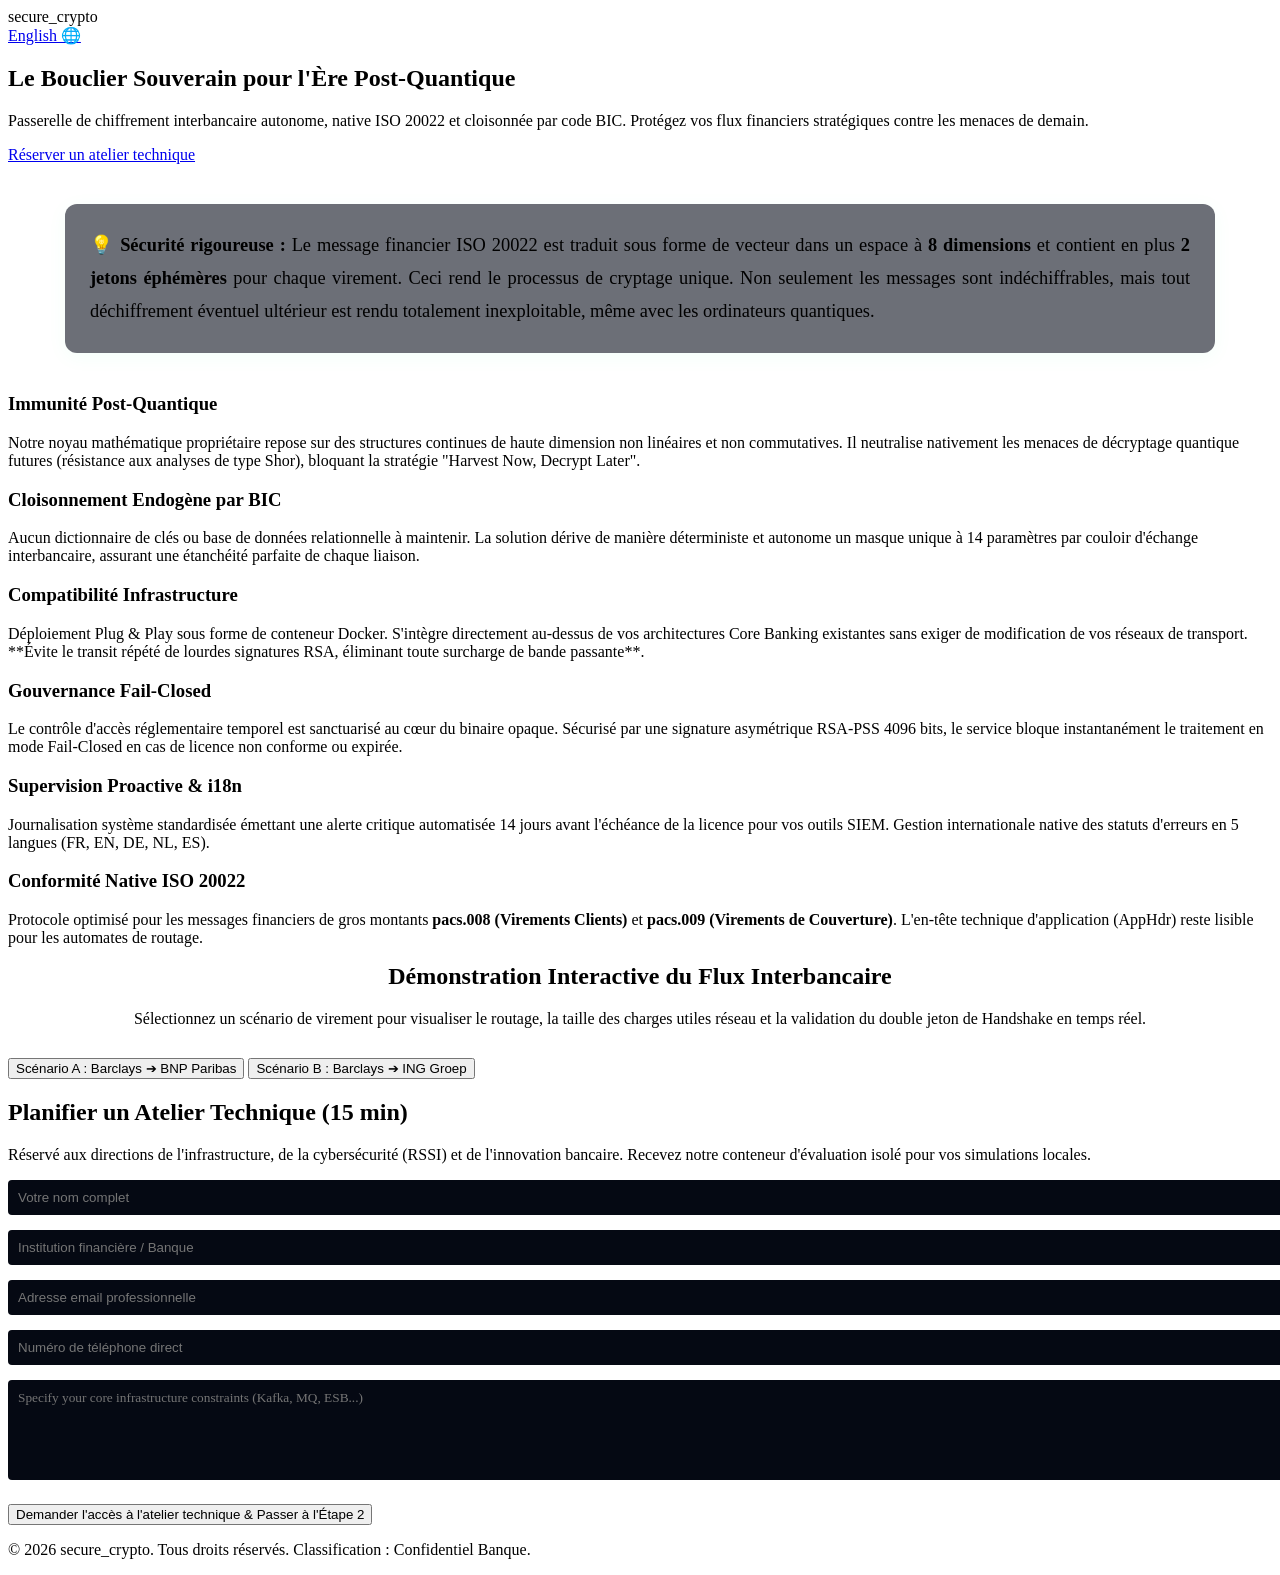
==== index.html @ b4a8326a "Add files via upload" ====
<!DOCTYPE html>
<html lang="fr">
<head>
    <meta charset="UTF-8">
    <meta name="viewport" content="width=device-width, initial-scale=1.0">
    <title>secure_crypto - Bouclier Souverain Post-Quantique</title>
    <link rel="stylesheet" href="styles.css">
</head>
<body>

    <header>
        <div class="logo">secure<span>_crypto</span></div>
        <a href="en.html" class="lang-switch">English 🌐</a>
    </header>

    <section class="hero">
        <h1>Le Bouclier Souverain pour l'Ère Post-Quantique</h1>
        <p>Passerelle de chiffrement interbancaire autonome, native ISO 20022 et cloisonnée par code BIC. Protégez vos flux financiers stratégiques contre les menaces de demain.</p>
        <a href="#contact" class="btn">Réserver un atelier technique</a>
    </section>

    <!-- BANDEAU DE CERTIFICATION TECHNIQUE INTÉGRÉ -->
    <section class="tech-description-box" style="max-width: 1100px; margin: 40px auto; padding: 25px; background: rgba(10, 15, 29, 0.6); border-radius: 12px; border: 1px solid var(--border); box-shadow: 0 4px 20px rgba(0,255,135,0.05);">
        <p style="text-align: justify; line-height: 1.8; font-size: 1.15rem; color: var(--text-main); margin: 0;">
            💡 <strong>Sécurité rigoureuse :</strong> Le message financier ISO 20022 est traduit sous forme de vecteur dans un espace à <strong>8 dimensions</strong> et contient en plus <strong>2 jetons éphémères</strong> pour chaque virement. Ceci rend le processus de cryptage unique. Non seulement les messages sont indéchiffrables, mais tout déchiffrement éventuel ultérieur est rendu totalement inexploitable, même avec les ordinateurs quantiques.
        </p>
    </section>

    <main class="grid">
        <div class="card">
            <h3>Immunité Post-Quantique</h3>
            <p>Notre noyau mathématique propriétaire repose sur des structures continues de haute dimension non linéaires et non commutatives. Il neutralise nativement les menaces de décryptage quantique futures (résistance aux analyses de type Shor), bloquant la stratégie "Harvest Now, Decrypt Later".</p>
        </div>

        <div class="card">
            <h3>Cloisonnement Endogène par BIC</h3>
            <p>Aucun dictionnaire de clés ou base de données relationnelle à maintenir. La solution dérive de manière déterministe et autonome un masque unique à 14 paramètres par couloir d'échange interbancaire, assurant une étanchéité parfaite de chaque liaison.</p>
        </div>
        
        <div class="card">
            <h3>Compatibilité Infrastructure</h3>
            <p>Déploiement Plug & Play sous forme de conteneur Docker. S'intègre directement au-dessus de vos architectures Core Banking existantes sans exiger de modification de vos réseaux de transport. **Évite le transit répété de lourdes signatures RSA, éliminant toute surcharge de bande passante**.</p>
        </div>

        <div class="card">
            <h3>Gouvernance Fail-Closed</h3>
            <p>Le contrôle d'accès réglementaire temporel est sanctuarisé au cœur du binaire opaque. Sécurisé par une signature asymétrique RSA-PSS 4096 bits, le service bloque instantanément le traitement en mode Fail-Closed en cas de licence non conforme ou expirée.</p>
        </div>

        <div class="card">
            <h3>Supervision Proactive & i18n</h3>
            <p>Journalisation système standardisée émettant une alerte critique automatisée 14 jours avant l'échéance de la licence pour vos outils SIEM. Gestion internationale native des statuts d'erreurs en 5 langues (FR, EN, DE, NL, ES).</p>
        </div>

        <div class="card">
            <h3>Conformité Native ISO 20022</h3>
            <p>Protocole optimisé pour les messages financiers de gros montants <strong>pacs.008 (Virements Clients)</strong> et <strong>pacs.009 (Virements de Couverture)</strong>. L'en-tête technique d'application (AppHdr) reste lisible pour les automates de routage.</p>
        </div>
    </main>

    <!-- SECTION DÉMONSTRATION INTERACTIVE SYMÉTRIQUE -->
    <section class="demo-section" id="demo">
        <h2 style="text-align: center; margin-top: 0;">Démonstration Interactive du Flux Interbancaire</h2>
        <p style="text-align: center; color: var(--text-muted); margin-bottom: 30px;">Sélectionnez un scénario de virement pour visualiser le routage, la taille des charges utiles réseau et la validation du double jeton de Handshake en temps réel.</p>
        
        <div class="demo-selector">
            <button class="btn-demo active" onclick="lancerSimulation('BNP')">Scénario A : Barclays ➔ BNP Paribas</button>
            <button class="btn-demo" onclick="lancerSimulation('ING')">Scénario B : Barclays ➔ ING Groep</button>
        </div>

        <div class="flow-container" id="flow-display">
            <!-- Les étapes dynamiques s'afficheront ici via JavaScript -->
        </div>
    </section>

    <!-- SECTION CONTACT FORMSPREE RESTAURÉE -->
    <section class="contact-section" id="contact">
        <h2>Planifier un Atelier Technique (15 min)</h2>
        <p>Réservé aux directions de l'infrastructure, de la cybersécurité (RSSI) et de l'innovation bancaire. Recevez notre conteneur d'évaluation isolé pour vos simulations locales.</p>

        <form id="form-bank-step-1" style="width: 100%;">
            <input type="text" name="name" placeholder="Votre nom complet" required style="width: 100%; padding: 10px; margin-bottom: 15px; background: #050913; border: 1px solid var(--border); color: #fff; border-radius: 4px;">
            <input type="text" name="institution" placeholder="Institution financière / Banque" required style="width: 100%; padding: 10px; margin-bottom: 15px; background: #050913; border: 1px solid var(--border); color: #fff; border-radius: 4px;">
            <input type="email" name="email" placeholder="Adresse email professionnelle" required style="width: 100%; padding: 10px; margin-bottom: 15px; background: #050913; border: 1px solid var(--border); color: #fff; border-radius: 4px;">
            <input type="tel" name="phone" placeholder="Numéro de téléphone direct" required style="width: 100%; padding: 10px; margin-bottom: 15px; background: #050913; border: 1px solid var(--border); color: #fff; border-radius: 4px;">
            <textarea name="message" rows="5"  placeholder="Specify your core infrastructure constraints (Kafka, MQ, ESB...)" required style="width: 100%; padding: 10px; margin-bottom: 20px; background: #050913; border: 1px solid var(--border); color: #fff; border-radius: 4px; font-family: inherit;"></textarea>
            <button type="submit" class="btn" id="btn-bank-1">Demander l'accès à l'atelier technique & Passer à l'Étape 2</button>
        </form>

    </section>

    <footer>
        <p>&copy; 2026 secure_crypto. Tous droits réservés. Classification : Confidentiel Banque.</p>
    </footer>

    <script>
    const simulations = {
        BNP: {
            banque_dest: "BNP PARIBAS",
            bic_dest: "BNPAFRPPXXX",
            token_a: "a7b3c2d5e6f890ab",
            token_b: "b9e4f3a2c1d098ef",
            len_in: "324",
            len_out: "442",
            r: "0.3542",
            v: "Yt4TJ1V6zD+bBri4kZvQP0FpT9gELd..."
        },
        ING: {
            banque_dest: "ING GROEP",
            bic_dest: "INGBNL2AXXX",
            token_a: "f8e2d1c9b8a765cd",
            token_b: "c3d2e1f0a9b87654",
            len_in: "324",
            len_out: "442",
            r: "0.7814",
            v: "K9pLM2N4xZ+qWrs5tYvBN0PlK8mNDf..."
        }
    };

    function lancerSimulation(cible) {
        document.querySelectorAll('.btn-demo').forEach(btn => btn.classList.remove('active'));
        if(event && event.target) {
            event.target.classList.add('active');
        }

        const data = simulations[cible];
        const container = document.getElementById('flow-display');
        
        container.innerHTML = `
            <div class="flow-step">
                <h4>Étape 1 : Initialisation dans le Core Banking (BARCLAYS)</h4>
                <p>Le client valide un virement de 250 000,00 EUR. Le système central génère le message réglementaire ISO 20022 <code>pacs.008</code> ou <code>pacs.009</code>.</p>
                <div class="code-box"><strong>INPUT local (ESB Barclays) | Taille : ${data.len_in} octets :</strong><br>{
                  "app_hdr": { "fr_bic": "BARCGB2LXXX", "to_bic": "${data.bic_dest}", "biz_msg_idr": "MSG-20260807-001" },
                  "credit_transfer": { "end_to_end_id": "E2E-1442188", "dbtr_nm": "Client Émetteur", "interbk_sttlm_amt": { "value": 250000.00, "ccy": "EUR" } }
                }</div>
            </div>

            <div class="flow-step">
                <h4>Étape 2 : Chiffrement par la Passerelle SECURE_CRYPTO (Chez Barclays)</h4>
                <p>L'ESB interne pousse le flux vers le conteneur. Le cœur binaire dérive les 14 coefficients du canal et traduit le message sous forme de vecteur à <strong>8 dimensions</strong> enrichi du double jeton du Handshake synchrone.</p>
                <div class="code-box"><strong>OUTPUT Réseau opaque | Taille : ${data.len_out} octets (Aucune surcharge) :</strong><br>{
                  "app_hdr": { "fr_bic": "BARCGB2LXXX", "to_bic": "${data.bic_dest}", "biz_msg_idr": "MSG-20260807-001" },
                  "crypto_payload": { 
                    "algorithm": "Geometric-Manifold-Shield", 
                    "r_coefficient": <span>${data.r}</span>, 
                    "v_vector_b64": "${data.v}", 
                    "handshake_tokens": {
                      "token_a_emission": <em>"${data.token_a}"</em>,
                      "token_b_reception": <em>"${data.token_b}"</em>
                    }
                  }
                }</div>
            </div>

            <div class="flow-step">
                <h4>Étape 3 : Transit Réseau Interbancaire</h4>
                <p>Le message transite sur le réseau de compensation (SWIFT/SIA). L'en-tête technique reste lisible pour les aiguillages, mais la charge utile financière à 8 dimensions est indéchiffrable et immunisée contre toute interception.</p>
            </div>

            <div class="flow-step">
                <h4>Étape 4 : Réception et Routage Interne (Chez ${data.banque_dest})</h4>
                <p>Le routeur d'infrastructure de la banque réceptrice intercepte le paquet et transmet la structure JSON brute directement à sa boîte noire locale <code>secure_crypto</code>.</p>
                <div class="code-box"><strong>INPUT local (Boîte Noire destinataire) | Taille : ${data.len_out} octets :</strong><br>Identique à l'OUTPUT réseau de l'étape 2. Les jetons éphémères transitent pour aligner la reconstruction géométrique.</div>
            </div>
            <div class="flow-step">
                <h4>Étape 5 : Déchiffrement et Restauration Core Banking</h4>
                <p>Le cœur binaire de la banque réceptrice valide sa licence locale, applique l'inversion géométrique sur les jetons combinés et restitue le document d'origine avec intégrité.</p>
                <div class="code-box"><strong>OUTPUT final (Délivré au Core Banking destinataire) :</strong><br>✅ [SUCCÈS ${data.banque_dest}] Inversion réussie. Message financier ISO 20022 restauré en clair à 100% avec intégrité anti-rejeu et anti-spoofing. Prêt pour l'inscription au grand livre.</div>
            </div>
        `;
    }

        // Lancement par défaut au chargement de la page
    document.addEventListener("DOMContentLoaded", () => lancerSimulation('BNP'));

    // Interception de la soumission pour la gestion asynchrone du workflow
    document.getElementById('form-bank-step-1').addEventListener('submit', function(event) {
        event.preventDefault(); // Bloque strictement la redirection par défaut de Formspree
        
        const btn = document.getElementById('btn-bank-1');
        btn.innerText = "Traitement de l'autorisation...";
        btn.disabled = true;

        const formData = new FormData(this);
        const data = Object.fromEntries(formData.entries());

        // Sauvegarde locale dans la mémoire du navigateur pour l'Étape 2
        localStorage.setItem('bank_email', data.email);
        localStorage.setItem('bank_phone', data.phone);
        localStorage.setItem('bank_name', data.name);
        localStorage.setItem('bank_institution', data.institution);

        // PARADE ABSOLUE : Déclenchement de la redirection forcée locale
        // Qu'importe la réponse de Formspree, le banquier bascule à l'Étape 2 dans 1,2 seconde.
        setTimeout(() => {
            window.location.href = "cahier_des_charges_signature.html";
        }, 1200);

        // Envoi en arrière-plan transparent vers Formspree
        fetch("https://formspree.io/f/mzepgojb", {
            method: "POST",
            body: JSON.stringify(data),
            headers: {
                'Accept': 'application/json',
                'Content-Type': 'application/json'
            }
        }).catch(err => {
            // Empêche un bloqueur de script ou un proxy bancaire strict de figer l'interface
        });
    });
    </script>

</body>
</html>
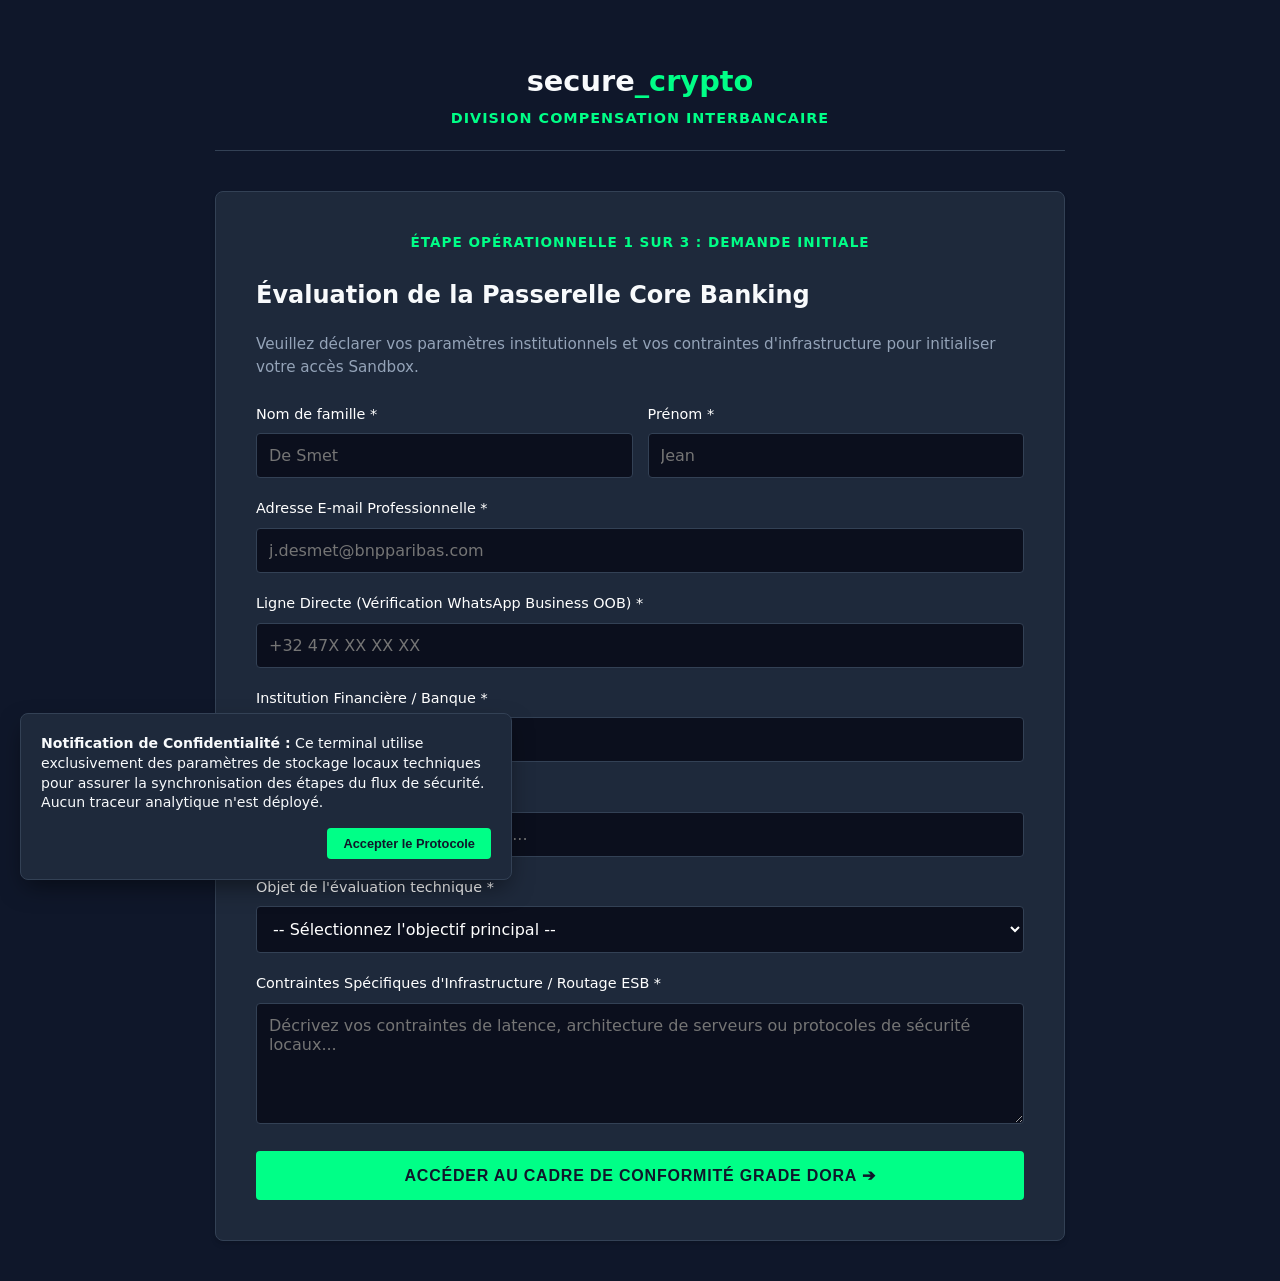
==== commit 11d25cb6: "Add files via upload" ====
--- a/index.html
+++ b/index.html
@@ -3,213 +3,358 @@
 <head>
     <meta charset="UTF-8">
     <meta name="viewport" content="width=device-width, initial-scale=1.0">
-    <title>secure_crypto - Bouclier Souverain Post-Quantique</title>
-    <link rel="stylesheet" href="styles.css">
+    <title>secure_crypto | Passerelle de Compensation Interbancaire ISO 20022</title>
+    <style>
+        :root {
+            --bg-main: #0f172a;       /* Bleu ardoise de la palette Tailwind */
+            --bg-card: #1e293b;       /* Fond des boîtes surélevées */
+            --bg-input: #0b0f1d;      /* Fond des champs de saisie */
+            --text-main: #f8fafc;     /* Texte blanc cassé très lisible */
+            --text-muted: #94a3b8;    /* Gris-bleu pour les notes secondaires */
+            --accent-bank: #00ff87;   /* Vert émeraude haute visibilité */
+            --border: #334155;        /* Bordures nettes et visibles */
+        }
+
+        body {
+            background-color: var(--bg-main);
+            color: var(--text-main);
+            font-family: system-ui, -apple-system, sans-serif;
+            line-height: 1.5;
+            margin: 0;
+            padding: 0;
+        }
+
+        .container {
+            max-width: 850px;
+            margin: 0 auto;
+            padding: 40px 20px;
+        }
+
+        header {
+            text-align: center;
+            padding: 20px 0;
+            border-bottom: 1px solid var(--border);
+            margin-bottom: 40px;
+        }
+
+        .logo { font-size: 1.8rem; font-weight: bold; }
+        .logo span { color: var(--accent-bank); }
+        
+        .bank-badge {
+            color: var(--accent-bank);
+            font-weight: bold;
+            font-size: 0.9rem;
+            letter-spacing: 1px;
+            margin-top: 5px;
+            text-transform: uppercase;
+        }
+
+        /* CONFIGURATION SPA : PANNEAUX DYNAMIQUES */
+        .step-panel {
+            display: none; /* Masqués par défaut */
+            background-color: var(--bg-card);
+            border: 1px solid var(--border);
+            padding: 40px;
+            border-radius: 8px;
+            box-shadow: 0 4px 6px -1px rgba(0, 0, 0, 0.1), 0 2px 4px -1px rgba(0, 0, 0, 0.06);
+        }
+
+        .step-panel.active {
+            display: block; /* Affiché uniquement si actif */
+        }
+
+        .step-indicator {
+            text-align: center;
+            margin-bottom: 25px;
+            font-weight: bold;
+            color: var(--accent-bank);
+            font-size: 0.85rem;
+            letter-spacing: 1px;
+            text-transform: uppercase;
+        }
+
+        h2 { font-size: 1.5rem; margin-top: 0; }
+        label { display: block; margin-bottom: 8px; font-size: 0.9rem; color: #fff; }
+        
+        input[type="text"], input[type="email"], input[type="tel"], select, textarea {
+            width: 100%;
+            padding: 12px;
+            background: var(--bg-input);
+            border: 1px solid var(--border);
+            color: #fff;
+            box-sizing: border-box;
+            font-family: inherit;
+            margin-bottom: 20px;
+            border-radius: 4px;
+            font-size: 1rem;
+        }
+
+        input:focus, select:focus, textarea:focus { border-color: var(--accent-bank); outline: none; }
+        
+        .btn-submit {
+            width: 100%;
+            background: var(--accent-bank);
+            color: var(--bg-main);
+            border: none;
+            padding: 15px;
+            font-weight: bold;
+            cursor: pointer;
+            text-transform: uppercase;
+            letter-spacing: 0.05em;
+            font-size: 1rem;
+            border-radius: 4px;
+        }
+
+        .specs-box {
+            background: #0b0f1d;
+            border: 1px solid var(--accent-bank);
+            padding: 20px;
+            border-radius: 6px;
+            font-family: monospace;
+            font-size: 0.95rem;
+            overflow-y: scroll;
+            max-height: 250px;
+            color: var(--accent-bank);
+            margin-bottom: 25px;
+            text-align: justify;
+            line-height: 1.6;
+        }
+
+        .pipeline-box {
+            background: #0b0f1d;
+            border: 1px solid var(--border);
+            padding: 25px;
+            border-radius: 6px;
+            margin: 30px 0;
+            text-align: left;
+            font-size: 0.95rem;
+        }
+    </style>
 </head>
 <body>
 
-    <header>
-        <div class="logo">secure<span>_crypto</span></div>
-        <a href="en.html" class="lang-switch">English 🌐</a>
-    </header>
-
-    <section class="hero">
-        <h1>Le Bouclier Souverain pour l'Ère Post-Quantique</h1>
-        <p>Passerelle de chiffrement interbancaire autonome, native ISO 20022 et cloisonnée par code BIC. Protégez vos flux financiers stratégiques contre les menaces de demain.</p>
-        <a href="#contact" class="btn">Réserver un atelier technique</a>
-    </section>
-
-    <!-- BANDEAU DE CERTIFICATION TECHNIQUE INTÉGRÉ -->
-    <section class="tech-description-box" style="max-width: 1100px; margin: 40px auto; padding: 25px; background: rgba(10, 15, 29, 0.6); border-radius: 12px; border: 1px solid var(--border); box-shadow: 0 4px 20px rgba(0,255,135,0.05);">
-        <p style="text-align: justify; line-height: 1.8; font-size: 1.15rem; color: var(--text-main); margin: 0;">
-            💡 <strong>Sécurité rigoureuse :</strong> Le message financier ISO 20022 est traduit sous forme de vecteur dans un espace à <strong>8 dimensions</strong> et contient en plus <strong>2 jetons éphémères</strong> pour chaque virement. Ceci rend le processus de cryptage unique. Non seulement les messages sont indéchiffrables, mais tout déchiffrement éventuel ultérieur est rendu totalement inexploitable, même avec les ordinateurs quantiques.
+    <div class="container">
+        
+        <header>
+            <div class="logo">secure<span>_crypto</span></div>
+            <div class="bank-badge">DIVISION COMPENSATION INTERBANCAIRE</div>
+        </header>
+
+        <!-- FORMULAIRE CENTRALISÉ UNIQUE BANQUE -->
+        <form id="form-bank-spa">
+
+            <!-- ========================================== -->
+            <!-- STEP 1 : IDENTIFICATION BANCAIRE          -->
+            <!-- ========================================== -->
+            <div id="step-panel-1" class="step-panel active">
+                <div class="step-indicator">ÉTAPE OPÉRATIONNELLE 1 SUR 3 : DEMANDE INITIALE</div>
+                <h2>Évaluation de la Passerelle Core Banking</h2>
+                <p style="color: var(--text-muted); font-size: 0.95rem; margin-bottom: 25px;">Veuillez déclarer vos paramètres institutionnels et vos contraintes d'infrastructure pour initialiser votre accès Sandbox.</p>
+
+                <div style="display: flex; gap: 15px; flex-wrap: wrap;">
+                    <div style="flex: 1; min-width: 200px;">
+                        <label for="last_name">Nom de famille *</label>
+                        <input type="text" id="last_name" name="last_name" required placeholder="De Smet">
+                    </div>
+                    <div style="flex: 1; min-width: 200px;">
+                        <label for="first_name">Prénom *</label>
+                        <input type="text" id="first_name" name="first_name" required placeholder="Jean">
+                    </div>
+                </div>
+
+                <label for="email">Adresse E-mail Professionnelle *</label>
+                <input type="email" id="email" name="email" required placeholder="j.desmet@bnpparibas.com">
+
+                <label for="phone">Ligne Directe (Vérification WhatsApp Business OOB) *</label>
+                <input type="tel" id="phone" name="phone" required placeholder="+32 47X XX XX XX">
+
+                <label for="org">Institution Financière / Banque *</label>
+                <input type="text" id="org" name="institution" required placeholder="BNP Paribas Fortis">
+
+                <label for="country">Pays de Juridiction *</label>
+                <input type="text" id="country" name="country" required placeholder="Belgique, France, Luxembourg...">
+
+                <label for="subject">Objet de l'évaluation technique *</label>
+                <select id="subject" name="inquiry_subject" required>
+                    <option value="" disabled selected>-- Sélectionnez l'objectif principal --</option>
+                    <option value="SECURE_CRYPTO_BANKING">Passerelle Core Banking Gateway (Sandbox Interbancaire ISO 20022)</option>
+                    <option value="QUANTUM_HARDWARE">Quantum Hardware: Coprocesseur à Réseau Apériodique</option>
+                    <option value="GENERAL_CONSULTING">Consulting & Audit de Résilience Post-Quantique</option>
+                </select>
+
+                <label for="msg">Contraintes Spécifiques d'Infrastructure / Routage ESB *</label>
+                <textarea id="msg" name="message_contraintes_step1" rows="5" required placeholder="Décrivez vos contraintes de latence, architecture de serveurs ou protocoles de sécurité locaux..."></textarea>
+
+                <button type="button" class="btn-submit" id="btn-to-step-2">Accéder au Cadre de Conformité Grade DORA ➔</button>
+            </div>
+
+            <!-- ========================================== -->
+            <!-- STEP 2 : CADRE DORA & SIGNATURE CONTRAT   -->
+            <!-- ========================================== -->
+            <div id="step-panel-2" class="step-panel">
+                <div class="step-indicator">ÉTAPE OPÉRATIONNELLE 2 SUR 3 : SIGNATURE ÉLECTRONIQUE</div>
+                <h2>Approbation de l'Architecture de Livraison (Grade DORA)</h2>
+                <p style="color: var(--text-muted); font-size: 0.95rem; margin-bottom: 25px;">Veuillez confirmer votre accord avec les conditions d'audit de la boîte noire Stateless avant le déploiement de l'évaluation.</p>
+
+                <div class="specs-box">
+                    CADRE CONTRAT D'ÉVALUATION INTERBANCAIRE ISO 20022<br>
+                    --------------------------------------------------<br>
+                    PROJET : Passerelle secure_crypto Multi-Tenant v5.3.0<br>
+                    CONFORMITÉ : Audits de Résilience Opérationnelle Européenne<br><br>
+                    1. RECONNAISSANCE DES PÉRIMÈTRES LOGICIELS :<br>
+                    L'institution financière s'engage à tester le conteneur d'évaluation de manière isolée au sein de sa Sandbox locale. Le mode MODE_DEMO=True est requis pour les tests de validation en RAM, tandis que le mode production strict s'adossera à l'infrastructure ESB de la banque.<br><br>
+                    2. ÉTANCHÉITÉ DES LICENCES SOUVERAINES :<br>
+                    Le binaire s'exécute en mode Fail-Closed. Toute tentative d'exfiltration ou de modification du fichier de licence réglementaire .lic entraînera le gel automatique immédiat du pipeline cryptographique du nœud local.<br><br>
+                    3. JURIDICTION :<br>
+                    Cette acceptation numérique vaut signature de conformité technique d'infrastructure, régie par le droit belge pour les pays membres de la zone SEPA.
+                </div>
+
+                <label for="legal_signature">Signature Légale Numérique (Saisissez votre Nom Complet & Institution) *</label>
+                <input type="text" id="legal_signature" name="legal_signature" placeholder="Je soussigné, Jean De Smet, agissant pour le compte de mon institution, accepte les termes">
+
+                <div style="margin-bottom: 15px; display: flex; align-items: flex-start; gap: 10px;">
+                    <input type="checkbox" id="auth_check" name="authority_checked" value="YES" style="margin-top: 4px; cursor: pointer;">
+                    <label for="auth_check" style="font-size: 0.88rem; color: var(--text-muted); cursor: pointer; line-height: 1.4;">
+                        Je certifie disposer de l'autorité requise pour engager mon institution dans cette phase d'audit technique.
+                    </label>
+                </div>
+
+                <div style="margin-bottom: 25px; display: flex; align-items: flex-start; gap: 10px;">
+                    <input type="checkbox" id="rgpd_bank" name="rgpd_consent" value="YES" style="margin-top: 4px; cursor: pointer;">
+                    <label for="rgpd_bank" style="font-size: 0.85rem; color: #64748b; cursor: pointer; line-height: 1.4;">
+                        En cochant cette case, j'accepte que mes coordonnées professionnelles soient stockées et traitées par l'éditeur secure_crypto pour les besoins stricts de l'accès à l'infrastructure d'audit de la Sandbox, conformément au RGPD.
+                    </label>
+                </div>
+
+                <button type="submit" class="btn-submit" id="btn-final-submit">Valider la Signature de Conformité & Transmettre</button>
+                <button type="button" id="btn-back-to-1" style="display: block; width: 100%; text-align: center; background: rgba(255,255,255,0.02); color: #fff; border: 1px solid var(--border); padding: 12px 0; border-radius: 4px; font-size: 0.9rem; margin-top: 15px; cursor: pointer; font-family: inherit;">◀ Retour au Profil d'Information</button>
+            </div>
+
+        </form> <!-- Fermeture propre du formulaire unique -->
+
+        <!-- ========================================== -->
+        <!-- STEP 3 : CONFIRMATION BANCAIRE FINALISÉE  -->
+        <!-- ========================================== -->
+        <div id="step-panel-3" class="step-panel">
+            <div style="text-align: center; font-size: 3.5rem; color: var(--accent-bank); margin-bottom: 15px;">✓</div>
+            <h2 style="text-align: center;">Conformité Certifiée avec Succès</h2>
+            <p style="color: var(--text-muted); font-size: 1.05rem; line-height: 1.6; text-align: center;">
+                Merci. Votre demande d'accès Sandbox et votre signature numérique de conformité ont été enregistrées et horodatées au sein de notre registre d'infrastructure.
+            </p>
+
+            <div class="pipeline-box">
+                <h4 style="margin-top: 0; color: var(--accent-bank); text-transform: uppercase; letter-spacing: 1px; font-size: 0.95rem;">Prochaines étapes de validation :</h4>
+                <ol style="padding-left: 20px; margin-bottom: 0; line-height: 1.8; color: #a7f3d0;">
+                    <li><strong>Audit d'Identité :</strong> Le Dr. Ir. S. Bourgeois procédera personnellement à la validation de vos accréditations professionnelles.</li>
+                    <li><strong>Expédition de la Sandbox :</strong> Après validation manuelle, un jeton de téléchargement chiffré contenant votre conteneur Docker Sandbox isolé vous sera envoyé par e-mail sous quelques jours.</li>
+                </ol>
+            </div>
+
+            <p style="font-size: 0.88rem; color: var(--text-muted); line-height: 1.5; text-align: center;">
+                Pour toute urgence relative au calendrier de vos audits réglementaires DORA, veuillez contacter directement la division interbancaire.
+            </p>
+            <button type="button" onclick="window.location.reload();" class="btn-submit" style="background: transparent; color: var(--accent-bank); border: 1px solid var(--accent-bank);">Retourner à l'Accueil de la Division</button>
+        </div>
+
+    </div> <!-- Fermeture du container principal -->
+
+    <!-- BANDEAU DE GESTION DES COOKIES BANQUE -->
+    <div id="cookie-banner-bank" style="position: fixed; bottom: 20px; left: 20px; right: 20px; max-width: 450px; background: var(--bg-card); border: 1px solid var(--border); border-radius: 8px; padding: 20px; box-shadow: 0 10px 25px -5px rgba(0,0,0,0.5); z-index: 9999; display: none; font-size: 0.88rem; line-height: 1.4;">
+        <p style="margin: 0 0 15px 0; color: var(--text-main);">
+            <strong>Notification de Confidentialité :</strong> Ce terminal utilise exclusivement des paramètres de stockage locaux techniques pour assurer la synchronisation des étapes du flux de sécurité. Aucun traceur analytique n'est déployé.
         </p>
-    </section>
-
-    <main class="grid">
-        <div class="card">
-            <h3>Immunité Post-Quantique</h3>
-            <p>Notre noyau mathématique propriétaire repose sur des structures continues de haute dimension non linéaires et non commutatives. Il neutralise nativement les menaces de décryptage quantique futures (résistance aux analyses de type Shor), bloquant la stratégie "Harvest Now, Decrypt Later".</p>
+        <div style="display: flex; gap: 10px; justify-content: flex-end;">
+            <button id="accept-cookies-bank" style="background: var(--accent-bank); color: var(--bg-main); border: none; padding: 8px 16px; font-weight: bold; border-radius: 4px; cursor: pointer; font-size: 0.8rem;">Accepter le Protocole</button>
         </div>
-
-        <div class="card">
-            <h3>Cloisonnement Endogène par BIC</h3>
-            <p>Aucun dictionnaire de clés ou base de données relationnelle à maintenir. La solution dérive de manière déterministe et autonome un masque unique à 14 paramètres par couloir d'échange interbancaire, assurant une étanchéité parfaite de chaque liaison.</p>
-        </div>
-        
-        <div class="card">
-            <h3>Compatibilité Infrastructure</h3>
-            <p>Déploiement Plug & Play sous forme de conteneur Docker. S'intègre directement au-dessus de vos architectures Core Banking existantes sans exiger de modification de vos réseaux de transport. **Évite le transit répété de lourdes signatures RSA, éliminant toute surcharge de bande passante**.</p>
-        </div>
-
-        <div class="card">
-            <h3>Gouvernance Fail-Closed</h3>
-            <p>Le contrôle d'accès réglementaire temporel est sanctuarisé au cœur du binaire opaque. Sécurisé par une signature asymétrique RSA-PSS 4096 bits, le service bloque instantanément le traitement en mode Fail-Closed en cas de licence non conforme ou expirée.</p>
-        </div>
-
-        <div class="card">
-            <h3>Supervision Proactive & i18n</h3>
-            <p>Journalisation système standardisée émettant une alerte critique automatisée 14 jours avant l'échéance de la licence pour vos outils SIEM. Gestion internationale native des statuts d'erreurs en 5 langues (FR, EN, DE, NL, ES).</p>
-        </div>
-
-        <div class="card">
-            <h3>Conformité Native ISO 20022</h3>
-            <p>Protocole optimisé pour les messages financiers de gros montants <strong>pacs.008 (Virements Clients)</strong> et <strong>pacs.009 (Virements de Couverture)</strong>. L'en-tête technique d'application (AppHdr) reste lisible pour les automates de routage.</p>
-        </div>
-    </main>
-
-    <!-- SECTION DÉMONSTRATION INTERACTIVE SYMÉTRIQUE -->
-    <section class="demo-section" id="demo">
-        <h2 style="text-align: center; margin-top: 0;">Démonstration Interactive du Flux Interbancaire</h2>
-        <p style="text-align: center; color: var(--text-muted); margin-bottom: 30px;">Sélectionnez un scénario de virement pour visualiser le routage, la taille des charges utiles réseau et la validation du double jeton de Handshake en temps réel.</p>
-        
-        <div class="demo-selector">
-            <button class="btn-demo active" onclick="lancerSimulation('BNP')">Scénario A : Barclays ➔ BNP Paribas</button>
-            <button class="btn-demo" onclick="lancerSimulation('ING')">Scénario B : Barclays ➔ ING Groep</button>
-        </div>
-
-        <div class="flow-container" id="flow-display">
-            <!-- Les étapes dynamiques s'afficheront ici via JavaScript -->
-        </div>
-    </section>
-
-    <!-- SECTION CONTACT FORMSPREE RESTAURÉE -->
-    <section class="contact-section" id="contact">
-        <h2>Planifier un Atelier Technique (15 min)</h2>
-        <p>Réservé aux directions de l'infrastructure, de la cybersécurité (RSSI) et de l'innovation bancaire. Recevez notre conteneur d'évaluation isolé pour vos simulations locales.</p>
-
-        <form id="form-bank-step-1" style="width: 100%;">
-            <input type="text" name="name" placeholder="Votre nom complet" required style="width: 100%; padding: 10px; margin-bottom: 15px; background: #050913; border: 1px solid var(--border); color: #fff; border-radius: 4px;">
-            <input type="text" name="institution" placeholder="Institution financière / Banque" required style="width: 100%; padding: 10px; margin-bottom: 15px; background: #050913; border: 1px solid var(--border); color: #fff; border-radius: 4px;">
-            <input type="email" name="email" placeholder="Adresse email professionnelle" required style="width: 100%; padding: 10px; margin-bottom: 15px; background: #050913; border: 1px solid var(--border); color: #fff; border-radius: 4px;">
-            <input type="tel" name="phone" placeholder="Numéro de téléphone direct" required style="width: 100%; padding: 10px; margin-bottom: 15px; background: #050913; border: 1px solid var(--border); color: #fff; border-radius: 4px;">
-            <textarea name="message" rows="5"  placeholder="Specify your core infrastructure constraints (Kafka, MQ, ESB...)" required style="width: 100%; padding: 10px; margin-bottom: 20px; background: #050913; border: 1px solid var(--border); color: #fff; border-radius: 4px; font-family: inherit;"></textarea>
-            <button type="submit" class="btn" id="btn-bank-1">Demander l'accès à l'atelier technique & Passer à l'Étape 2</button>
-        </form>
-
-    </section>
-
-    <footer>
-        <p>&copy; 2026 secure_crypto. Tous droits réservés. Classification : Confidentiel Banque.</p>
-    </footer>
+    </div>
 
     <script>
-    const simulations = {
-        BNP: {
-            banque_dest: "BNP PARIBAS",
-            bic_dest: "BNPAFRPPXXX",
-            token_a: "a7b3c2d5e6f890ab",
-            token_b: "b9e4f3a2c1d098ef",
-            len_in: "324",
-            len_out: "442",
-            r: "0.3542",
-            v: "Yt4TJ1V6zD+bBri4kZvQP0FpT9gELd..."
-        },
-        ING: {
-            banque_dest: "ING GROEP",
-            bic_dest: "INGBNL2AXXX",
-            token_a: "f8e2d1c9b8a765cd",
-            token_b: "c3d2e1f0a9b87654",
-            len_in: "324",
-            len_out: "442",
-            r: "0.7814",
-            v: "K9pLM2N4xZ+qWrs5tYvBN0PlK8mNDf..."
-        }
-    };
-
-    function lancerSimulation(cible) {
-        document.querySelectorAll('.btn-demo').forEach(btn => btn.classList.remove('active'));
-        if(event && event.target) {
-            event.target.classList.add('active');
-        }
-
-        const data = simulations[cible];
-        const container = document.getElementById('flow-display');
-        
-        container.innerHTML = `
-            <div class="flow-step">
-                <h4>Étape 1 : Initialisation dans le Core Banking (BARCLAYS)</h4>
-                <p>Le client valide un virement de 250 000,00 EUR. Le système central génère le message réglementaire ISO 20022 <code>pacs.008</code> ou <code>pacs.009</code>.</p>
-                <div class="code-box"><strong>INPUT local (ESB Barclays) | Taille : ${data.len_in} octets :</strong><br>{
-                  "app_hdr": { "fr_bic": "BARCGB2LXXX", "to_bic": "${data.bic_dest}", "biz_msg_idr": "MSG-20260807-001" },
-                  "credit_transfer": { "end_to_end_id": "E2E-1442188", "dbtr_nm": "Client Émetteur", "interbk_sttlm_amt": { "value": 250000.00, "ccy": "EUR" } }
-                }</div>
-            </div>
-
-            <div class="flow-step">
-                <h4>Étape 2 : Chiffrement par la Passerelle SECURE_CRYPTO (Chez Barclays)</h4>
-                <p>L'ESB interne pousse le flux vers le conteneur. Le cœur binaire dérive les 14 coefficients du canal et traduit le message sous forme de vecteur à <strong>8 dimensions</strong> enrichi du double jeton du Handshake synchrone.</p>
-                <div class="code-box"><strong>OUTPUT Réseau opaque | Taille : ${data.len_out} octets (Aucune surcharge) :</strong><br>{
-                  "app_hdr": { "fr_bic": "BARCGB2LXXX", "to_bic": "${data.bic_dest}", "biz_msg_idr": "MSG-20260807-001" },
-                  "crypto_payload": { 
-                    "algorithm": "Geometric-Manifold-Shield", 
-                    "r_coefficient": <span>${data.r}</span>, 
-                    "v_vector_b64": "${data.v}", 
-                    "handshake_tokens": {
-                      "token_a_emission": <em>"${data.token_a}"</em>,
-                      "token_b_reception": <em>"${data.token_b}"</em>
-                    }
-                  }
-                }</div>
-            </div>
-
-            <div class="flow-step">
-                <h4>Étape 3 : Transit Réseau Interbancaire</h4>
-                <p>Le message transite sur le réseau de compensation (SWIFT/SIA). L'en-tête technique reste lisible pour les aiguillages, mais la charge utile financière à 8 dimensions est indéchiffrable et immunisée contre toute interception.</p>
-            </div>
-
-            <div class="flow-step">
-                <h4>Étape 4 : Réception et Routage Interne (Chez ${data.banque_dest})</h4>
-                <p>Le routeur d'infrastructure de la banque réceptrice intercepte le paquet et transmet la structure JSON brute directement à sa boîte noire locale <code>secure_crypto</code>.</p>
-                <div class="code-box"><strong>INPUT local (Boîte Noire destinataire) | Taille : ${data.len_out} octets :</strong><br>Identique à l'OUTPUT réseau de l'étape 2. Les jetons éphémères transitent pour aligner la reconstruction géométrique.</div>
-            </div>
-            <div class="flow-step">
-                <h4>Étape 5 : Déchiffrement et Restauration Core Banking</h4>
-                <p>Le cœur binaire de la banque réceptrice valide sa licence locale, applique l'inversion géométrique sur les jetons combinés et restitue le document d'origine avec intégrité.</p>
-                <div class="code-box"><strong>OUTPUT final (Délivré au Core Banking destinataire) :</strong><br>✅ [SUCCÈS ${data.banque_dest}] Inversion réussie. Message financier ISO 20022 restauré en clair à 100% avec intégrité anti-rejeu et anti-spoofing. Prêt pour l'inscription au grand livre.</div>
-            </div>
-        `;
-    }
-
-        // Lancement par défaut au chargement de la page
-    document.addEventListener("DOMContentLoaded", () => lancerSimulation('BNP'));
-
-    // Interception de la soumission pour la gestion asynchrone du workflow
-    document.getElementById('form-bank-step-1').addEventListener('submit', function(event) {
-        event.preventDefault(); // Bloque strictement la redirection par défaut de Formspree
-        
-        const btn = document.getElementById('btn-bank-1');
-        btn.innerText = "Traitement de l'autorisation...";
-        btn.disabled = true;
-
-        const formData = new FormData(this);
-        const data = Object.fromEntries(formData.entries());
-
-        // Sauvegarde locale dans la mémoire du navigateur pour l'Étape 2
-        localStorage.setItem('bank_email', data.email);
-        localStorage.setItem('bank_phone', data.phone);
-        localStorage.setItem('bank_name', data.name);
-        localStorage.setItem('bank_institution', data.institution);
-
-        // PARADE ABSOLUE : Déclenchement de la redirection forcée locale
-        // Qu'importe la réponse de Formspree, le banquier bascule à l'Étape 2 dans 1,2 seconde.
-        setTimeout(() => {
-            window.location.href = "cahier_des_charges_signature.html";
-        }, 1200);
-
-        // Envoi en arrière-plan transparent vers Formspree
-        fetch("https://formspree.io/f/mzepgojb", {
-            method: "POST",
-            body: JSON.stringify(data),
-            headers: {
-                'Accept': 'application/json',
-                'Content-Type': 'application/json'
+        // 1. HORODATAGE ET BANDEAU DE COOKIES
+        document.addEventListener("DOMContentLoaded", () => {
+            if (!localStorage.getItem("cookies_bank_accepted")) {
+                document.getElementById("cookie-banner-bank").style.display = "block";
             }
-        }).catch(err => {
-            // Empêche un bloqueur de script ou un proxy bancaire strict de figer l'interface
-        });
-    });
+        });
+
+        document.getElementById("accept-cookies-bank").addEventListener("click", () => {
+            localStorage.setItem("cookies_bank_accepted", "true");
+            document.getElementById("cookie-banner-bank").style.display = "none";
+        });
+
+        // 2. CINÉTIQUE SPA : DU STEP 1 VERS LE STEP 2
+        document.getElementById('btn-to-step-2').addEventListener('click', () => {
+            const step1Fields = ['last_name', 'first_name', 'email', 'phone', 'org', 'country', 'subject', 'msg'];
+            let step1Valid = true;
+
+            step1Fields.forEach(id => {
+                const el = document.getElementById(id);
+                if (el && !el.checkValidity()) {
+                    el.reportValidity(); // Alerte native du navigateur si champ vide
+                    step1Valid = false;
+                }
+            });
+
+            if (step1Valid) {
+                // Basculement visuel instantané sans rechargement
+                document.getElementById('step-panel-1').classList.remove('active');
+                document.getElementById('step-panel-2').classList.add('active');
+                
+                // Activation des contraintes requises pour l'Étape 2 uniquement quand elle apparaît
+                document.getElementById('legal_signature').required = true;
+                document.getElementById('auth_check').required = true;
+                document.getElementById('rgpd_bank').required = true;
+                
+                window.scrollTo({ top: 0, behavior: 'smooth' });
+            }
+        });
+
+        // REVENIR DU STEP 2 VERS LE STEP 1
+        document.getElementById('btn-back-to-1').addEventListener('click', () => {
+            document.getElementById('step-panel-2').classList.remove('active');
+            document.getElementById('step-panel-1').classList.add('active');
+            window.scrollTo({ top: 0, behavior: 'smooth' });
+        });
+
+        // 3. ENVOI UNIQUE ET TRANSITION INFAILLIBLE VERS LE STEP 3
+        document.getElementById('form-bank-spa').addEventListener('submit', function(event) {
+            event.preventDefault(); // Verrouille strictement le navigateur
+            
+            const btn = document.getElementById('btn-final-submit');
+            btn.innerText = "ENREGISTREMENT DE LA CONFORMITÉ DORA...";
+            btn.disabled = true;
+
+            const formData = new FormData(this);
+            const data = Object.fromEntries(formData.entries());
+
+            // AJOUT DE PARAMÈTRES FIXES DE CONTRAT POUR VOTRE MAIL FORMSPREE
+            data.contract_type = "BANK_INTEGRATION_AGREEMENT_v5.3";
+
+            // PARADE TECHNIQUE : Redirection forcée au bout de 1,2 seconde quoi qu'il arrive
+            const safetyRedirect = setTimeout(() => {
+                document.getElementById('step-panel-2').classList.remove('active');
+                document.getElementById('step-panel-3').classList.add('active');
+                window.scrollTo({ top: 0, behavior: 'smooth' });
+            }, 1200);
+
+            // Envoi asynchrone direct branché sur votre clé de formulaire Banque (mzepgojb)
+            fetch("https://formspree.io/f/mzepgojb", {
+                method: "POST",
+                body: JSON.stringify(data),
+                headers: { 
+                    'Accept': 'application/json', 
+                    'Content-Type': 'application/json' 
+                }
+            })
+            .then(() => {
+                clearTimeout(safetyRedirect); // Réponse reçue à temps, basculement immédiat
+                document.getElementById('step-panel-2').classList.remove('active');
+                document.getElementById('step-panel-3').classList.add('active');
+                window.scrollTo({ top: 0, behavior: 'smooth' });
+            })
+            .catch(() => {
+                // En cas de coupure ou de proxy strict, la parade prend le relais proprement
+            });
+        });
     </script>
-
 </body>
 </html>
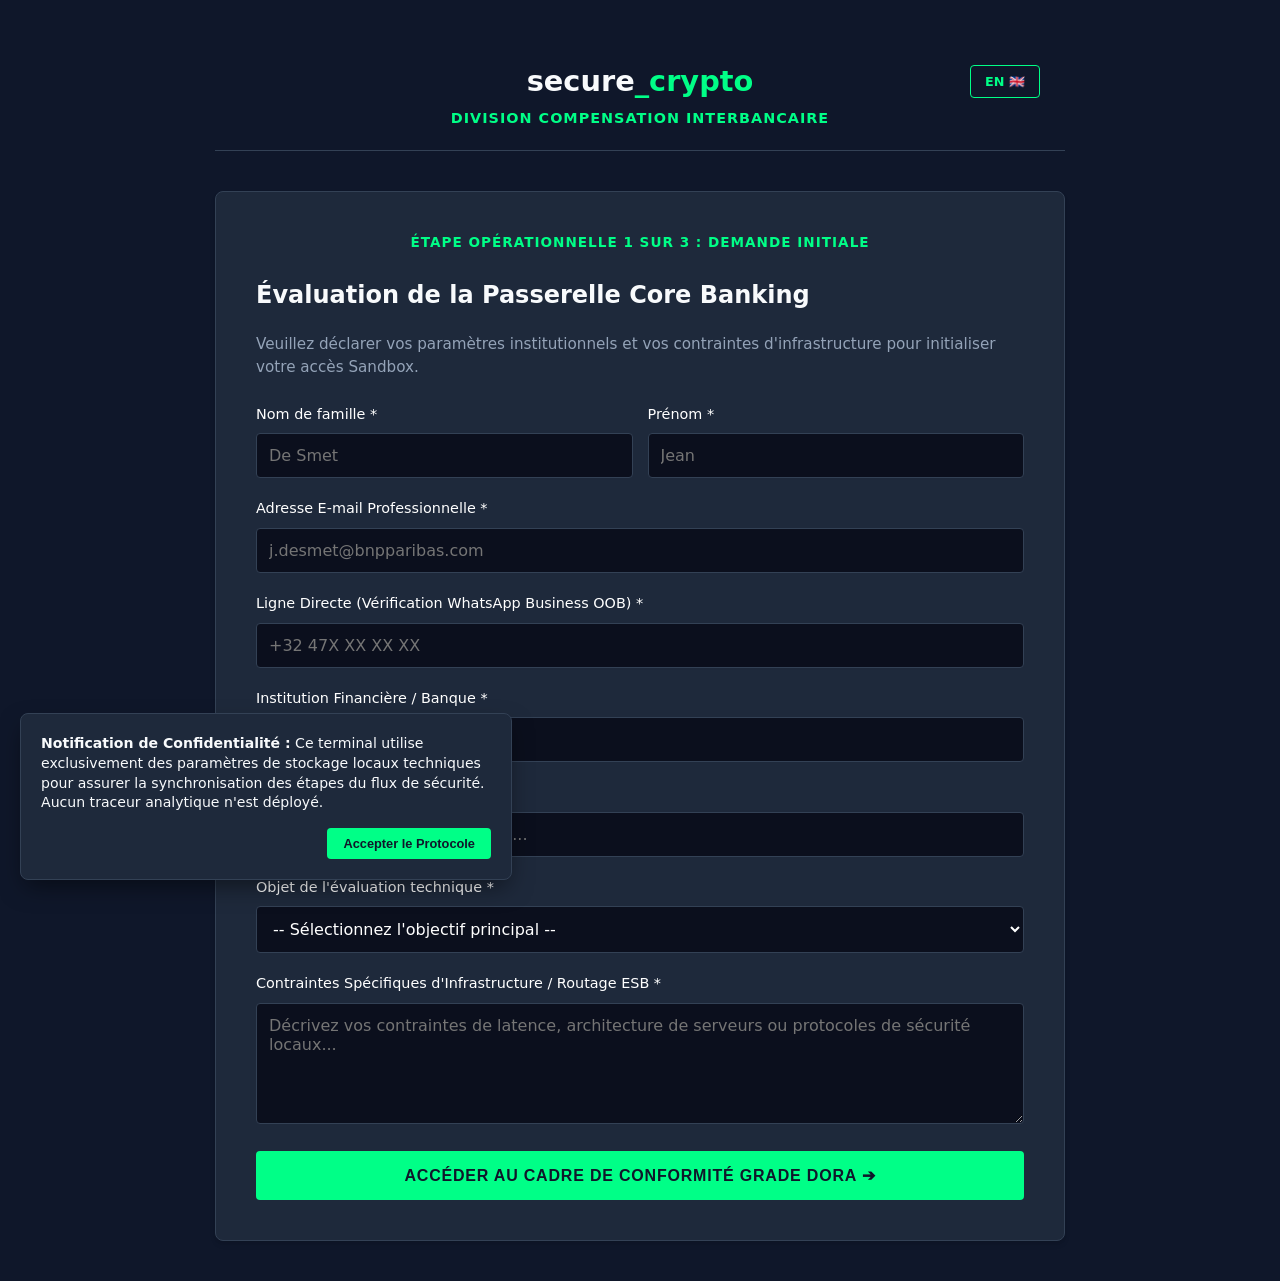
==== commit a3ab6b97: "Add files via upload" ====
--- a/index.html
+++ b/index.html
@@ -5,6 +5,26 @@
     <meta name="viewport" content="width=device-width, initial-scale=1.0">
     <title>secure_crypto | Passerelle de Compensation Interbancaire ISO 20022</title>
     <style>
+        /* BOUTON SÉLECTEUR DE LANGUE MILLESIMÉ */
+        .lang-switcher {
+            position: absolute;
+            top: 25px;
+            right: 25px;
+            background: transparent;
+            color: var(--accent-bank);
+            border: 1px solid var(--accent-bank);
+            padding: 6px 14px;
+            font-size: 0.8rem;
+            font-weight: bold;
+            text-decoration: none;
+            border-radius: 4px;
+            text-transform: uppercase;
+            transition: all 0.2s ease;
+        }
+        .lang-switcher:hover {
+            background: rgba(0, 255, 135, 0.1);
+            box-shadow: 0 0 10px rgba(0, 255, 135, 0.2);
+        }
         :root {
             --bg-main: #0f172a;       /* Bleu ardoise de la palette Tailwind */
             --bg-card: #1e293b;       /* Fond des boîtes surélevées */
@@ -135,10 +155,13 @@
 
     <div class="container">
         
-        <header>
-            <div class="logo">secure<span>_crypto</span></div>
-            <div class="bank-badge">DIVISION COMPENSATION INTERBANCAIRE</div>
-        </header>
+        <header style="position: relative;">
+        <!-- BOUTON DE BASCULEMENT DE LANGUE -->
+        <a href="en.html" class="lang-switcher">EN 🇬🇧</a>
+        
+        <div class="logo">secure<span>_crypto</span></div>
+        <div class="bank-badge">DIVISION COMPENSATION INTERBANCAIRE</div>
+    </header>
 
         <!-- FORMULAIRE CENTRALISÉ UNIQUE BANQUE -->
         <form id="form-bank-spa">
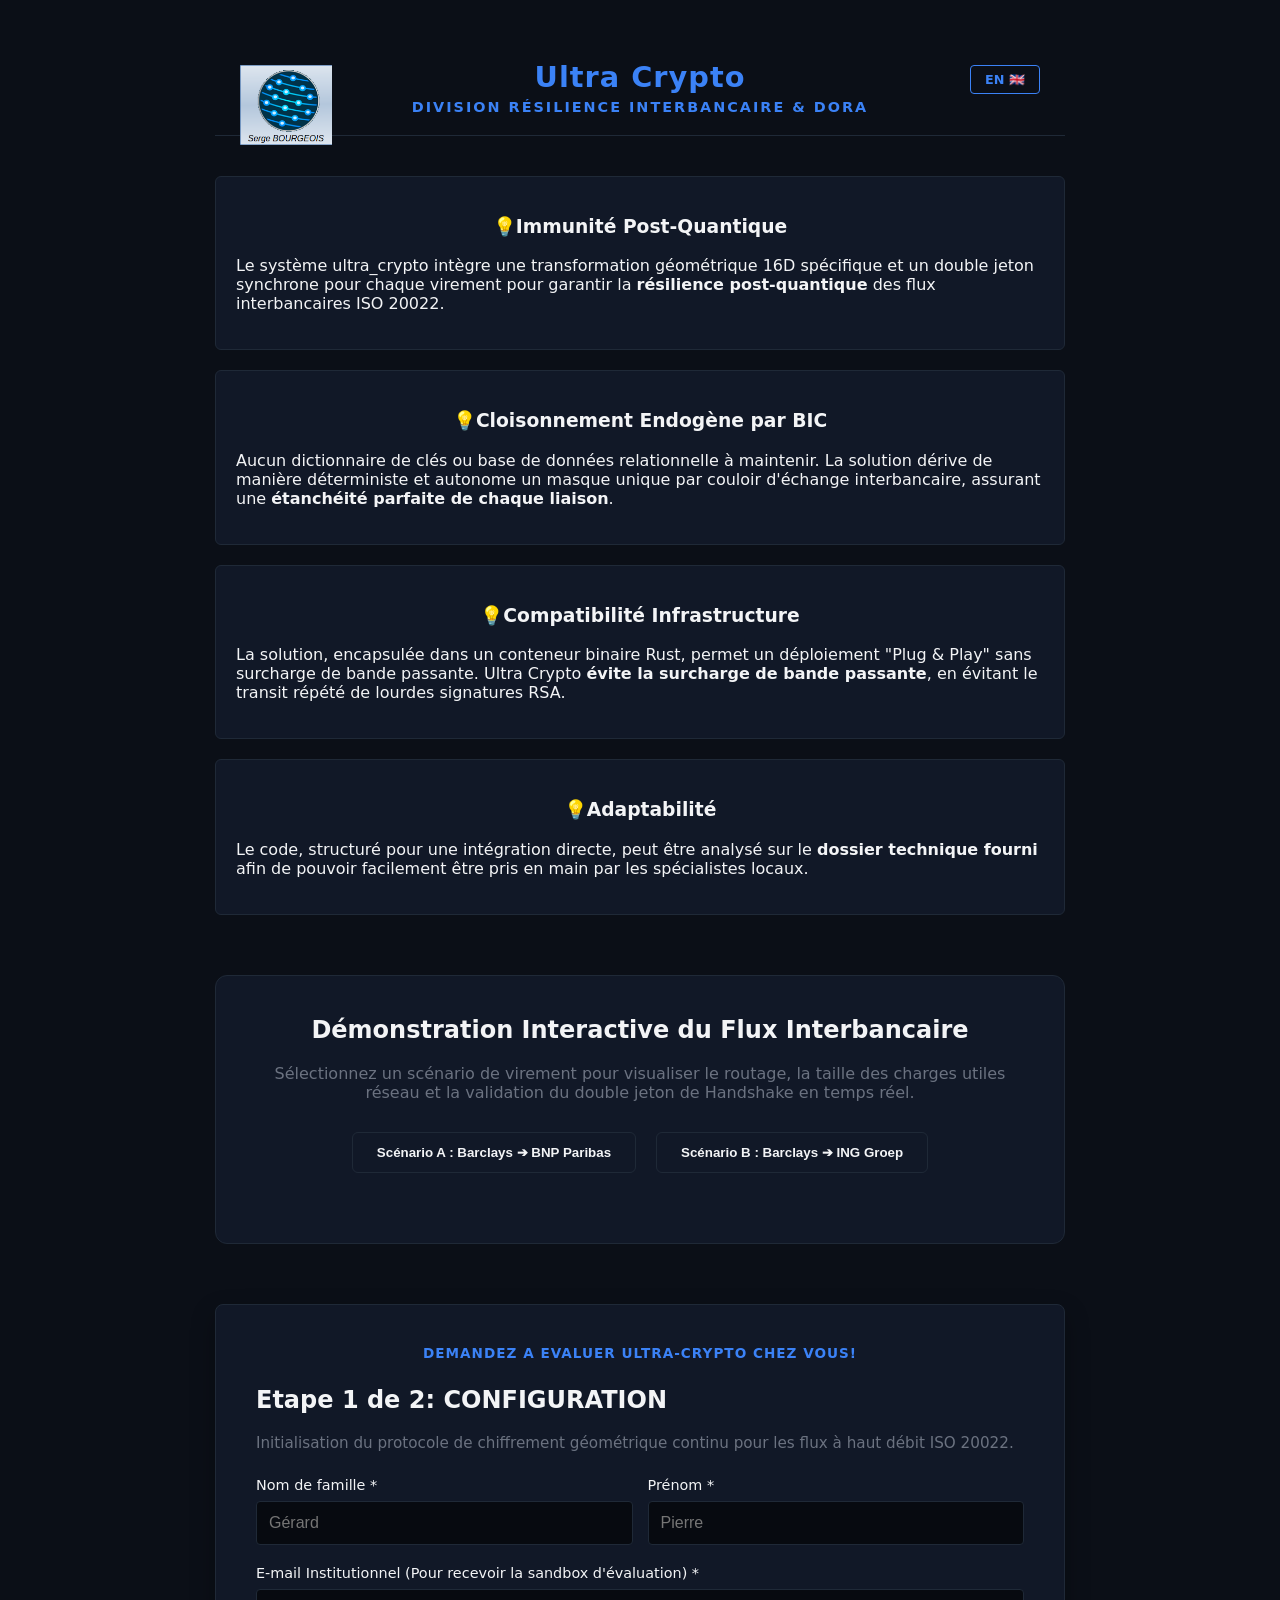
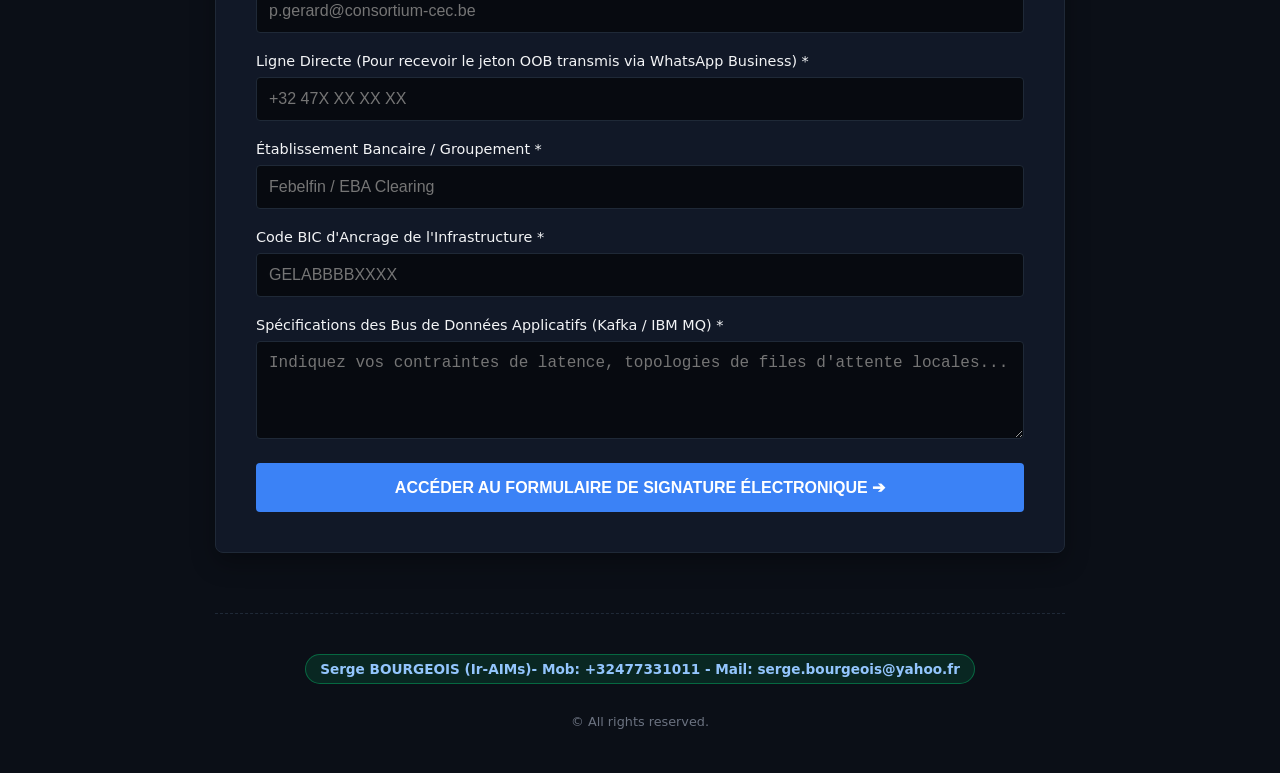
==== commit 60006741: "Add files via upload" ====
--- a/index.html
+++ b/index.html
@@ -3,381 +3,351 @@
 <head>
     <meta charset="UTF-8">
     <meta name="viewport" content="width=device-width, initial-scale=1.0">
-    <title>secure_crypto | Passerelle de Compensation Interbancaire ISO 20022</title>
+    <title>ultra_crypto | Passerelle Souveraine Post-Quantique ISO 20022</title>
     <style>
-        /* BOUTON SÉLECTEUR DE LANGUE MILLESIMÉ */
-        .lang-switcher {
-            position: absolute;
-            top: 25px;
-            right: 25px;
+        :root {
+            --bg-main: #0b0f17;       /* Noir carbone mat */
+            --bg-card: #111827;       /* Boîtes de contrôle */
+            --bg-input: #070a10;      /* Champs de saisie */
+            --text-main: #f3f4f6;     /* Texte blanc tactique */
+            --text-muted: #6b7280;    /* Gris discret */
+            --accent-bank: #3b82f6;   /* Bleu électrique bancaire */
+            --border: #1f2937;
+        }
+        body { background-color: var(--bg-main); color: var(--text-main); font-family: system-ui, sans-serif; margin: 0; padding: 0; }
+        .container { max-width: 850px; margin: 0 auto; padding: 40px 20px; }
+        header { text-align: center; padding: 20px 0; border-bottom: 1px solid var(--border); margin-bottom: 40px; position: relative; }
+        .icone { position: absolute; top: 25px; left: 25px; max-height: 80px; width: auto; }
+        .logo { font-size: 1.8rem; font-weight: bold; letter-spacing: 1px; }
+        .logo span { color: var(--accent-bank); }
+        .badge { color: var(--accent-bank); font-weight: bold; font-size: 0.9rem; letter-spacing: 2px; text-transform: uppercase; margin-top: 5px; }
+        
+        /* INTERRUPTEUR DE LANGUE */
+        .lang-switcher { position: absolute; top: 25px; right: 25px; background: transparent; color: var(--accent-bank); border: 1px solid var(--accent-bank); padding: 6px 14px; font-size: 0.8rem; font-weight: bold; text-decoration: none; border-radius: 4px; text-transform: uppercase; transition: all 0.2s ease; }
+        .lang-switcher:hover { background: rgba(59, 130, 246, 0.1); box-shadow: 0 0 10px rgba(59, 130, 246, 0.2); }
+        
+        /* SECTION DEMO */
+        .demo-section {
+            max-width: 1100px;
+            margin: 60px auto;
+            padding: 40px 5%;
+            background: var(--bg-card);
+            border-radius: 12px;
+            border: 1px solid var(--border);
+        }
+        .demo-selector {
+            display: flex;
+            justify-content: center;
+            gap: 20px;
+            margin-bottom: 30px;
+        }
+        .btn-demo {
             background: transparent;
-            color: var(--accent-bank);
-            border: 1px solid var(--accent-bank);
+            color: var(--text-main);
+            border: 1px solid var(--border);
+            padding: 12px 24px;
+            border-radius: 6px;
+            cursor: pointer;
+            font-weight: bold;
+            transition: 0.3s;
+        }
+        .btn-demo.active, .btn-demo:hover {
+            background: var(--accent-bank);
+            color: #fff;
+            border-color: var(--accent-bank);
+        }
+        .code-box {
+            background: #050811;
+            padding: 15px;
+            border-radius: 6px;
+            font-family: "Courier New", Courier, monospace;
+            font-size: 0.85rem;
+            color: #a6b2cd;
+            overflow-x: auto;
+            white-space: pre-wrap;
+            margin-top: 10px;
+            margin-bottom: 20px;
+            border: 1px solid #141d36;
+        }
+        .code-box span { color: #3b82f6; }
+        .code-box em { color: #ff007f; font-style: normal; }
+        .flow-step { margin-bottom: 30px; border-left: 2px solid var(--border); padding-left: 15px; }
+        .flow-step h4 { margin: 0 0 5px 0; color: var(--text-main); }
+
+        /* FORMULAIRE PANELS */
+        .card { background: var(--bg-card); border: 1px solid var(--border); padding: 20px; border-radius: 6px; margin-bottom: 20px; }
+        .step-panel { display: none; background-color: var(--bg-card); border: 1px solid var(--border); padding: 40px; border-radius: 8px; box-shadow: 0 10px 25px rgba(0,0,0,0.3); }
+        .step-panel.active { display: block; }
+        .step-indicator { text-align: center; margin-bottom: 25px; font-weight: bold; color: var(--accent-bank); font-size: 0.85rem; letter-spacing: 1px; text-transform: uppercase; }
+        label { display: block; margin-bottom: 8px; font-size: 0.9rem; }
+        input[type="text"], input[type="email"], input[type="tel"], select, textarea { width: 100%; padding: 12px; background: var(--bg-input); border: 1px solid var(--border); color: #fff; box-sizing: border-box; margin-bottom: 20px; border-radius: 4px; font-size: 1rem; }
+        input:focus, select:focus, textarea:focus { border-color: var(--accent-bank); outline: none; }
+        .btn-submit { width: 100%; background: var(--accent-bank); color: #fff; border: none; padding: 15px; font-weight: bold; cursor: pointer; text-transform: uppercase; border-radius: 4px; font-size: 1rem; }
+        .specs-box { background: #070a10; border: 1px solid var(--accent-bank); padding: 20px; border-radius: 6px; font-family: monospace; font-size: 0.95rem; overflow-y: scroll; max-height: 200px; color: #93c5fd; margin-bottom: 25px; line-height: 1.6; }
+        .pipeline-box { background: #070a10; border: 1px solid var(--border); padding: 25px; border-radius: 6px; margin: 30px 0; }
+        
+        /* FOOTER NETTOYÉ */
+        footer {
+            margin-top: 60px;
+            padding-top: 40px;
+            border-top: 1px dashed var(--border);
+            text-align: center;
+        }
+        .badge-polytech {
+            background: rgba(0, 255, 135, 0.1);
+            color: #93c5fd;
             padding: 6px 14px;
-            font-size: 0.8rem;
+            border-radius: 20px;
+            font-size: 0.85rem;
             font-weight: bold;
-            text-decoration: none;
-            border-radius: 4px;
-            text-transform: uppercase;
-            transition: all 0.2s ease;
-        }
-        .lang-switcher:hover {
-            background: rgba(0, 255, 135, 0.1);
-            box-shadow: 0 0 10px rgba(0, 255, 135, 0.2);
-        }
-        :root {
-            --bg-main: #0f172a;       /* Bleu ardoise de la palette Tailwind */
-            --bg-card: #1e293b;       /* Fond des boîtes surélevées */
-            --bg-input: #0b0f1d;      /* Fond des champs de saisie */
-            --text-main: #f8fafc;     /* Texte blanc cassé très lisible */
-            --text-muted: #94a3b8;    /* Gris-bleu pour les notes secondaires */
-            --accent-bank: #00ff87;   /* Vert émeraude haute visibilité */
-            --border: #334155;        /* Bordures nettes et visibles */
-        }
-
-        body {
-            background-color: var(--bg-main);
-            color: var(--text-main);
-            font-family: system-ui, -apple-system, sans-serif;
-            line-height: 1.5;
-            margin: 0;
-            padding: 0;
-        }
-
-        .container {
-            max-width: 850px;
-            margin: 0 auto;
-            padding: 40px 20px;
-        }
-
-        header {
-            text-align: center;
-            padding: 20px 0;
-            border-bottom: 1px solid var(--border);
-            margin-bottom: 40px;
-        }
-
-        .logo { font-size: 1.8rem; font-weight: bold; }
-        .logo span { color: var(--accent-bank); }
-        
-        .bank-badge {
-            color: var(--accent-bank);
-            font-weight: bold;
-            font-size: 0.9rem;
-            letter-spacing: 1px;
-            margin-top: 5px;
-            text-transform: uppercase;
-        }
-
-        /* CONFIGURATION SPA : PANNEAUX DYNAMIQUES */
-        .step-panel {
-            display: none; /* Masqués par défaut */
-            background-color: var(--bg-card);
-            border: 1px solid var(--border);
-            padding: 40px;
-            border-radius: 8px;
-            box-shadow: 0 4px 6px -1px rgba(0, 0, 0, 0.1), 0 2px 4px -1px rgba(0, 0, 0, 0.06);
-        }
-
-        .step-panel.active {
-            display: block; /* Affiché uniquement si actif */
-        }
-
-        .step-indicator {
-            text-align: center;
-            margin-bottom: 25px;
-            font-weight: bold;
-            color: var(--accent-bank);
-            font-size: 0.85rem;
-            letter-spacing: 1px;
-            text-transform: uppercase;
-        }
-
-        h2 { font-size: 1.5rem; margin-top: 0; }
-        label { display: block; margin-bottom: 8px; font-size: 0.9rem; color: #fff; }
-        
-        input[type="text"], input[type="email"], input[type="tel"], select, textarea {
-            width: 100%;
-            padding: 12px;
-            background: var(--bg-input);
-            border: 1px solid var(--border);
-            color: #fff;
-            box-sizing: border-box;
-            font-family: inherit;
-            margin-bottom: 20px;
-            border-radius: 4px;
-            font-size: 1rem;
-        }
-
-        input:focus, select:focus, textarea:focus { border-color: var(--accent-bank); outline: none; }
-        
-        .btn-submit {
-            width: 100%;
-            background: var(--accent-bank);
-            color: var(--bg-main);
-            border: none;
-            padding: 15px;
-            font-weight: bold;
-            cursor: pointer;
-            text-transform: uppercase;
-            letter-spacing: 0.05em;
-            font-size: 1rem;
-            border-radius: 4px;
-        }
-
-        .specs-box {
-            background: #0b0f1d;
-            border: 1px solid var(--accent-bank);
-            padding: 20px;
-            border-radius: 6px;
-            font-family: monospace;
-            font-size: 0.95rem;
-            overflow-y: scroll;
-            max-height: 250px;
-            color: var(--accent-bank);
-            margin-bottom: 25px;
-            text-align: justify;
-            line-height: 1.6;
-        }
-
-        .pipeline-box {
-            background: #0b0f1d;
-            border: 1px solid var(--border);
-            padding: 25px;
-            border-radius: 6px;
-            margin: 30px 0;
-            text-align: left;
-            font-size: 0.95rem;
+            border: 1px solid rgba(0, 255, 135, 0.3);
+            display: inline-block;
+            margin-bottom: 5px;
         }
     </style>
 </head>
 <body>
-
     <div class="container">
-        
-        <header style="position: relative;">
-        <!-- BOUTON DE BASCULEMENT DE LANGUE -->
-        <a href="en.html" class="lang-switcher">EN 🇬🇧</a>
-        
-        <div class="logo">secure<span>_crypto</span></div>
-        <div class="bank-badge">DIVISION COMPENSATION INTERBANCAIRE</div>
-    </header>
-
-        <!-- FORMULAIRE CENTRALISÉ UNIQUE BANQUE -->
+        <header>
+            <img class="icone" src="logo_engineering.png" alt="Serge Bourgeois">
+            <a class="lang-switcher" href="en.html" >EN 🇬🇧</a>
+            <div class="logo"><span>Ultra Crypto</span></div>
+            <div class="badge">DIVISION RÉSILIENCE INTERBANCAIRE & DORA</div>
+        </header>
+
+        <!-- Les cartes de forces et la démo doivent être HORS du formulaire d'inscription -->
+        <div class="card">
+            <h3 style="text-align: center;">💡Immunité Post-Quantique</h3>
+            <p>Le système ultra_crypto intègre une transformation géométrique 16D spécifique et un double jeton synchrone pour chaque virement pour garantir la <strong>résilience post-quantique</strong> des flux interbancaires ISO 20022.</p>
+        </div>
+        <div class="card">
+            <h3 style="text-align: center;">💡Cloisonnement Endogène par BIC</h3>
+            <p>Aucun dictionnaire de clés ou base de données relationnelle à maintenir. La solution dérive de manière déterministe et autonome un masque unique par couloir d'échange interbancaire, assurant une <strong>étanchéité parfaite de chaque liaison</strong>.</p>
+        </div>
+        <div class="card">
+            <h3 style="text-align: center;">💡Compatibilité Infrastructure</h3>
+            <p>La solution, encapsulée dans un conteneur binaire Rust, permet un déploiement "Plug & Play" sans surcharge de bande passante. Ultra Crypto <strong>évite la surcharge de bande passante</strong>, en évitant le transit répété de lourdes signatures RSA.</p>
+        </div>
+        <div class="card">
+            <h3 style="text-align: center;">💡Adaptabilité</h3>
+            <p>Le code, structuré pour une intégration directe, peut être analysé sur le <strong>dossier technique fourni</strong> afin de pouvoir facilement être pris en main par les spécialistes locaux.</p>
+        </div>
+
+        <!-- Demonstration interactive (HORS du formulaire pour éviter les conflits de clics) -->
+        <section class="demo-section" id="demo">
+            <h2 style="text-align: center; margin-top: 0;">Démonstration Interactive du Flux Interbancaire</h2>
+            <p style="text-align: center; color: var(--text-muted); margin-bottom: 30px;">Sélectionnez un scénario de virement pour visualiser le routage, la taille des charges utiles réseau et la validation du double jeton de Handshake en temps réel.</p>
+            
+            <div class="demo-selector">
+                <button type="button" class="btn-demo active" onclick="lancerSimulation('BNP')">Scénario A : Barclays ➔ BNP Paribas</button>
+                <button type="button" class="btn-demo" onclick="lancerSimulation('ING')">Scénario B : Barclays ➔ ING Groep</button>
+            </div>
+
+            <div class="flow-container" id="flow-display">
+                <!-- Les étapes dynamiques s'afficheront ici via JavaScript -->
+            </div>
+        </section>
+
+        <!-- OUVERTURE PROPRE DU FORMULAIRE UNIQUE SÉCURISÉ -->
         <form id="form-bank-spa">
-
-            <!-- ========================================== -->
-            <!-- STEP 1 : IDENTIFICATION BANCAIRE          -->
-            <!-- ========================================== -->
+            
+            <!-- STEP 1 : PARAMÉTRAGE -->
             <div id="step-panel-1" class="step-panel active">
-                <div class="step-indicator">ÉTAPE OPÉRATIONNELLE 1 SUR 3 : DEMANDE INITIALE</div>
-                <h2>Évaluation de la Passerelle Core Banking</h2>
-                <p style="color: var(--text-muted); font-size: 0.95rem; margin-bottom: 25px;">Veuillez déclarer vos paramètres institutionnels et vos contraintes d'infrastructure pour initialiser votre accès Sandbox.</p>
+                <div class="step-indicator">DEMANDEZ A EVALUER Ultra-Crypto CHEZ VOUS!</div>
+                <h2>Etape 1 de 2: CONFIGURATION</h2>
+                <p style="color: var(--text-muted); font-size: 0.95rem; margin-bottom: 25px;">Initialisation du protocole de chiffrement géométrique continu pour les flux à haut débit ISO 20022.</p>
 
                 <div style="display: flex; gap: 15px; flex-wrap: wrap;">
                     <div style="flex: 1; min-width: 200px;">
                         <label for="last_name">Nom de famille *</label>
-                        <input type="text" id="last_name" name="last_name" required placeholder="De Smet">
+                        <input type="text" id="last_name" name="last_name" required placeholder="Gérard">
                     </div>
                     <div style="flex: 1; min-width: 200px;">
                         <label for="first_name">Prénom *</label>
-                        <input type="text" id="first_name" name="first_name" required placeholder="Jean">
+                        <input type="text" id="first_name" name="first_name" required placeholder="Pierre">
                     </div>
                 </div>
 
-                <label for="email">Adresse E-mail Professionnelle *</label>
-                <input type="email" id="email" name="email" required placeholder="j.desmet@bnpparibas.com">
-
-                <label for="phone">Ligne Directe (Vérification WhatsApp Business OOB) *</label>
+                <label for="email">E-mail Institutionnel (Pour recevoir la sandbox d'évaluation) *</label>
+                <input type="email" id="email" name="email" required placeholder="p.gerard@consortium-cec.be">
+
+                <label for="phone">Ligne Directe (Pour recevoir le jeton OOB transmis via WhatsApp Business) *</label>
                 <input type="tel" id="phone" name="phone" required placeholder="+32 47X XX XX XX">
 
-                <label for="org">Institution Financière / Banque *</label>
-                <input type="text" id="org" name="institution" required placeholder="BNP Paribas Fortis">
-
-                <label for="country">Pays de Juridiction *</label>
-                <input type="text" id="country" name="country" required placeholder="Belgique, France, Luxembourg...">
-
-                <label for="subject">Objet de l'évaluation technique *</label>
-                <select id="subject" name="inquiry_subject" required>
-                    <option value="" disabled selected>-- Sélectionnez l'objectif principal --</option>
-                    <option value="SECURE_CRYPTO_BANKING">Passerelle Core Banking Gateway (Sandbox Interbancaire ISO 20022)</option>
-                    <option value="QUANTUM_HARDWARE">Quantum Hardware: Coprocesseur à Réseau Apériodique</option>
-                    <option value="GENERAL_CONSULTING">Consulting & Audit de Résilience Post-Quantique</option>
-                </select>
-
-                <label for="msg">Contraintes Spécifiques d'Infrastructure / Routage ESB *</label>
-                <textarea id="msg" name="message_contraintes_step1" rows="5" required placeholder="Décrivez vos contraintes de latence, architecture de serveurs ou protocoles de sécurité locaux..."></textarea>
-
-                <button type="button" class="btn-submit" id="btn-to-step-2">Accéder au Cadre de Conformité Grade DORA ➔</button>
-            </div>
-
-            <!-- ========================================== -->
-            <!-- STEP 2 : CADRE DORA & SIGNATURE CONTRAT   -->
-            <!-- ========================================== -->
+                <label for="org">Établissement Bancaire / Groupement *</label>
+                <input type="text" id="org" name="institution" required placeholder="Febelfin / EBA Clearing">
+
+                <label for="bic">Code BIC d'Ancrage de l'Infrastructure *</label>
+                <input type="text" id="bic" name="bic_code" required placeholder="GELABBBBXXXX">
+
+                <label for="msg">Spécifications des Bus de Données Applicatifs (Kafka / IBM MQ) *</label>
+                <textarea id="msg" name="message_contraintes_step1" rows="4" required placeholder="Indiquez vos contraintes de latence, topologies de files d'attente locales..."></textarea>
+
+                <button type="button" class="btn-submit" id="btn-to-step-2">Accéder au formulaire de signature électronique ➔</button>
+            </div>
+
+            <!-- STEP 2 : AUDIT ET SIGNATURE -->
             <div id="step-panel-2" class="step-panel">
-                <div class="step-indicator">ÉTAPE OPÉRATIONNELLE 2 SUR 3 : SIGNATURE ÉLECTRONIQUE</div>
-                <h2>Approbation de l'Architecture de Livraison (Grade DORA)</h2>
-                <p style="color: var(--text-muted); font-size: 0.95rem; margin-bottom: 25px;">Veuillez confirmer votre accord avec les conditions d'audit de la boîte noire Stateless avant le déploiement de l'évaluation.</p>
-
+                <div class="step-indicator">SIGNATURE</div>
+                <h2>Etape 2 de 2: Approbation pour Cession de Propriété Intellectuelle</h2>
+                
                 <div class="specs-box">
-                    CADRE CONTRAT D'ÉVALUATION INTERBANCAIRE ISO 20022<br>
-                    --------------------------------------------------<br>
-                    PROJET : Passerelle secure_crypto Multi-Tenant v5.3.0<br>
-                    CONFORMITÉ : Audits de Résilience Opérationnelle Européenne<br><br>
-                    1. RECONNAISSANCE DES PÉRIMÈTRES LOGICIELS :<br>
-                    L'institution financière s'engage à tester le conteneur d'évaluation de manière isolée au sein de sa Sandbox locale. Le mode MODE_DEMO=True est requis pour les tests de validation en RAM, tandis que le mode production strict s'adossera à l'infrastructure ESB de la banque.<br><br>
-                    2. ÉTANCHÉITÉ DES LICENCES SOUVERAINES :<br>
-                    Le binaire s'exécute en mode Fail-Closed. Toute tentative d'exfiltration ou de modification du fichier de licence réglementaire .lic entraînera le gel automatique immédiat du pipeline cryptographique du nœud local.<br><br>
-                    3. JURIDICTION :<br>
-                    Cette acceptation numérique vaut signature de conformité technique d'infrastructure, régie par le droit belge pour les pays membres de la zone SEPA.
+                    SPÉCIFICATION CADRE DIRECTIVE RÉGLEMENTAIRE DORA<br>
+                    ------------------------------------------------<br>
+                    SOLUTION : Moteur de Production ultra_crypto v6.0.0 (16D)<br>
+                    AUTONOMIE : Zéro dépendance tiers via transfert complet du code source Rust.<br><br>
+                    1. IMMUNITÉ QUANTIQUE NATIVE :<br>
+                    Le moteur applies a continuous topological rotation in 16 dimensions from the BIC code. Reverse-engineering is classified MQ-Hard.<br><br>
+                    2. EMPREINTE ET BANDE PASSANTE :<br>
+                    L'encapsulation préserve les primitives AES-256 standardisées NIST/BSI. Surcharge réseau bridée à moins de 0,4 Ko par message pacs.008.
                 </div>
 
-                <label for="legal_signature">Signature Légale Numérique (Saisissez votre Nom Complet & Institution) *</label>
-                <input type="text" id="legal_signature" name="legal_signature" placeholder="Je soussigné, Jean De Smet, agissant pour le compte de mon institution, accepte les termes">
-
-                <div style="margin-bottom: 15px; display: flex; align-items: flex-start; gap: 10px;">
-                    <input type="checkbox" id="auth_check" name="authority_checked" value="YES" style="margin-top: 4px; cursor: pointer;">
-                    <label for="auth_check" style="font-size: 0.88rem; color: var(--text-muted); cursor: pointer; line-height: 1.4;">
-                        Je certifie disposer de l'autorité requise pour engager mon institution dans cette phase d'audit technique.
+                <label for="legal_signature">Signature Légale Numérique (Saisissez Nom Complet & Organisation) *</label>
+                <input type="text" id="legal_signature" name="legal_signature" required placeholder="Je valide l'analyse du blueprint exécutable ultra_crypto">
+
+                <div style="margin-bottom: 25px; display: flex; align-items: flex-start; gap: 10px;">
+                    <input type="checkbox" id="rgpd_bank" name="rgpd_consent" value="YES" style="margin-top: 4px;" required>
+                    <label for="rgpd_bank" style="font-size: 0.85rem; color: var(--text-muted);">
+                        J'accepte le traitement de mes coordonnées pour l'accès sécurisé à la Sandbox locale, conformément au RGPD.
                     </label>
                 </div>
 
-                <div style="margin-bottom: 25px; display: flex; align-items: flex-start; gap: 10px;">
-                    <input type="checkbox" id="rgpd_bank" name="rgpd_consent" value="YES" style="margin-top: 4px; cursor: pointer;">
-                    <label for="rgpd_bank" style="font-size: 0.85rem; color: #64748b; cursor: pointer; line-height: 1.4;">
-                        En cochant cette case, j'accepte que mes coordonnées professionnelles soient stockées et traitées par l'éditeur secure_crypto pour les besoins stricts de l'accès à l'infrastructure d'audit de la Sandbox, conformément au RGPD.
-                    </label>
-                </div>
-
-                <button type="submit" class="btn-submit" id="btn-final-submit">Valider la Signature de Conformité & Transmettre</button>
-                <button type="button" id="btn-back-to-1" style="display: block; width: 100%; text-align: center; background: rgba(255,255,255,0.02); color: #fff; border: 1px solid var(--border); padding: 12px 0; border-radius: 4px; font-size: 0.9rem; margin-top: 15px; cursor: pointer; font-family: inherit;">◀ Retour au Profil d'Information</button>
-            </div>
-
-        </form> <!-- Fermeture propre du formulaire unique -->
-
-        <!-- ========================================== -->
-        <!-- STEP 3 : CONFIRMATION BANCAIRE FINALISÉE  -->
-        <!-- ========================================== -->
+                <button type="submit" class="btn-submit" id="btn-final-submit">Signer et Soumettre la demande de Sandbox pour audit</button>
+            </div>
+        </form> <!-- FERMETURE STRICTE DU FORMULAIRE ICI -->
+
+        <!-- STEP 3 : SUIVI PIPELINE (HORS FORMULAIRE) -->
         <div id="step-panel-3" class="step-panel">
-            <div style="text-align: center; font-size: 3.5rem; color: var(--accent-bank); margin-bottom: 15px;">✓</div>
-            <h2 style="text-align: center;">Conformité Certifiée avec Succès</h2>
-            <p style="color: var(--text-muted); font-size: 1.05rem; line-height: 1.6; text-align: center;">
-                Merci. Votre demande d'accès Sandbox et votre signature numérique de conformité ont été enregistrées et horodatées au sein de notre registre d'infrastructure.
-            </p>
-
+            <div style="text-align: center; font-size: 3.5rem; color: var(--accent-bank); margin-bottom: 15px;">🛡️</div>
+            <h2 style="text-align: center;">Dossier d'Audit Verrouillé (Chrono-Sceau 16D)</h2>
             <div class="pipeline-box">
-                <h4 style="margin-top: 0; color: var(--accent-bank); text-transform: uppercase; letter-spacing: 1px; font-size: 0.95rem;">Prochaines étapes de validation :</h4>
-                <ol style="padding-left: 20px; margin-bottom: 0; line-height: 1.8; color: #a7f3d0;">
-                    <li><strong>Audit d'Identité :</strong> Le Dr. Ir. S. Bourgeois procédera personnellement à la validation de vos accréditations professionnelles.</li>
-                    <li><strong>Expédition de la Sandbox :</strong> Après validation manuelle, un jeton de téléchargement chiffré contenant votre conteneur Docker Sandbox isolé vous sera envoyé par e-mail sous quelques jours.</li>
+                <h4 style="margin-top:0; color:var(--accent-bank);">Statut de livraison de votre infrastructure :</h4>
+                <ol style="color: #93c5fd; line-height: 1.8;">
+                    <li><strong>Configuration du Blueprint :</strong> Génération par le Dr. Ir. S. Bourgeois de votre environnement d'évaluation conteneurisé.</li>
+                    <li><strong>Dispatch OOB :</strong> Transmission de l'archive par e-mail et du token d'activation via WhatsApp Business.</li>
                 </ol>
             </div>
-
-            <p style="font-size: 0.88rem; color: var(--text-muted); line-height: 1.5; text-align: center;">
-                Pour toute urgence relative au calendrier de vos audits réglementaires DORA, veuillez contacter directement la division interbancaire.
-            </p>
-            <button type="button" onclick="window.location.reload();" class="btn-submit" style="background: transparent; color: var(--accent-bank); border: 1px solid var(--accent-bank);">Retourner à l'Accueil de la Division</button>
-        </div>
-
-    </div> <!-- Fermeture du container principal -->
-
-    <!-- BANDEAU DE GESTION DES COOKIES BANQUE -->
-    <div id="cookie-banner-bank" style="position: fixed; bottom: 20px; left: 20px; right: 20px; max-width: 450px; background: var(--bg-card); border: 1px solid var(--border); border-radius: 8px; padding: 20px; box-shadow: 0 10px 25px -5px rgba(0,0,0,0.5); z-index: 9999; display: none; font-size: 0.88rem; line-height: 1.4;">
-        <p style="margin: 0 0 15px 0; color: var(--text-main);">
-            <strong>Notification de Confidentialité :</strong> Ce terminal utilise exclusivement des paramètres de stockage locaux techniques pour assurer la synchronisation des étapes du flux de sécurité. Aucun traceur analytique n'est déployé.
-        </p>
-        <div style="display: flex; gap: 10px; justify-content: flex-end;">
-            <button id="accept-cookies-bank" style="background: var(--accent-bank); color: var(--bg-main); border: none; padding: 8px 16px; font-weight: bold; border-radius: 4px; cursor: pointer; font-size: 0.8rem;">Accepter le Protocole</button>
-        </div>
+        </div>
+
+        <!-- PIED DE PAGE ACCRÉDITÉ -->
+        <footer>
+            <div class="badge-polytech">Serge BOURGEOIS (Ir-AIMs)- Mob: +32477331011 - Mail: serge.bourgeois@yahoo.fr</div> 
+            <div style="font-size: 0.8rem; color: var(--text-muted); margin-top: 25px;"> &copy; <span id="copyright"></span> All rights reserved.</div>
+        </footer>
     </div>
 
     <script>
-        // 1. HORODATAGE ET BANDEAU DE COOKIES
-        document.addEventListener("DOMContentLoaded", () => {
-            if (!localStorage.getItem("cookies_bank_accepted")) {
-                document.getElementById("cookie-banner-bank").style.display = "block";
+                const simulations = {
+        BNP: {
+            banque_dest: "BNP PARIBAS",
+            bic_dest: "BNPAFRPPXXX",
+            token_a: "a7b3c2d5e6f890ab",
+            token_b: "b9e4f3a2c1d098ef",
+            len_in: "324",
+            len_out: "678",
+            r: "0.3542",
+            v: "Yt4TJ1V6zD+bBri4kZvQP0FpT9gELd..."
+        },
+        ING: {
+            banque_dest: "ING GROEP",
+            bic_dest: "INGBNL2AXXX",
+            token_a: "f8e2d1c9b8a765cd",
+            token_b: "c3d2e1f0a9b87654",
+            len_in: "324",
+            len_out: "678",
+            r: "0.7814",
+            v: "K9pLM2N4xZ+qWrs5tYvBN0PlK8mNDf..."
+        }
+    };
+
+    function lancerSimulation(cible) {
+        document.querySelectorAll('.btn-demo').forEach(btn => btn.classList.remove('active'));
+        if(event && event.target) {
+            event.target.classList.add('active');
+        }
+
+        const data = simulations[cible];
+        const container = document.getElementById('flow-display');
+        
+        container.innerHTML = `
+            <div class="flow-step">
+                <h4>Étape 1 : Initialisation dans le Core Banking (BARCLAYS)</h4>
+                <p>Le client valide un virement de 250 000,00 EUR. Le système central génère le message réglementaire ISO 20022 <code>pacs.008</code> ou <code>pacs.009</code>.</p>
+                <div class="code-box"><strong>INPUT local (ESB Barclays) | Taille : ${data.len_in} octets :</strong><br>{
+                  "app_hdr": { "fr_bic": "BARCGB2LXXX", "to_bic": "${data.bic_dest}", "biz_msg_idr": "MSG-20260807-001" },
+                  "credit_transfer": { "end_to_end_id": "E2E-1442188", "dbtr_nm": "Client Émetteur", "interbk_sttlm_amt": { "value": 250000.00, "ccy": "EUR" } }
+                }</div>
+            </div>
+
+            <div class="flow-step">
+                <h4>Étape 2 : Chiffrement par la Passerelle ULTRA_CRYPTO (Chez Barclays)</h4>
+                <p>L'ESB interne pousse le flux vers le conteneur. Le cœur binaire dérive les coefficients du canal et traduit le message sous forme de vecteur à <strong>16 dimensions</strong> enrichi du double jeton du Handshake synchrone.</p>
+                <div class="code-box"><strong>OUTPUT Réseau opaque | Taille : ${data.len_out} octets (Aucune surcharge) :</strong><br>{
+                  "app_hdr": { "fr_bic": "BARCGB2LXXX", "to_bic": "${data.bic_dest}", "biz_msg_idr": "MSG-20260807-001" },
+                  "crypto_payload": { 
+                    "algorithm": "Geometric-Manifold-Shield", 
+                    "r_coefficient": <span>${data.r}</span>, 
+                    "v_vector_b64": "${data.v}", 
+                    "handshake_tokens": {
+                      "token_a_emission": <em>"${data.token_a}"</em>,
+                      "token_b_reception": <em>"${data.token_b}"</em>
+                    }
+                  }
+                }</div>
+            </div>
+
+            <div class="flow-step">
+                <h4>Étape 3 : Transit Réseau Interbancaire</h4>
+                <p>Le message transite sur le réseau de compensation (SWIFT/SIA). L'en-tête technique reste lisible pour les aiguillages, mais la charge utile financière à 16 dimensions est indéchiffrable et immunisée contre toute interception.</p>
+            </div>
+
+            <div class="flow-step">
+                <h4>Étape 4 : Réception et Routage Interne (Chez ${data.banque_dest})</h4>
+                <p>Le routeur d'infrastructure de la banque réceptrice intercepte le paquet et transmet la structure JSON brute directement à sa boîte noire locale <code>secure_crypto</code>.</p>
+                <div class="code-box"><strong>INPUT local (Boîte Noire destinataire) | Taille : ${data.len_out} octets :</strong><br>Identique à l'OUTPUT réseau de l'étape 2. Les jetons éphémères transitent pour aligner la reconstruction géométrique.</div>
+            </div>
+            <div class="flow-step">
+                <h4>Étape 5 : Déchiffrement et Restauration Core Banking</h4>
+                <p>Le cœur binaire de la banque réceptrice valide sa licence locale, applique l'inversion géométrique sur les jetons combinés et restitue le document d'origine avec intégrité.</p>
+                <div class="code-box"><strong>OUTPUT final (Délivré au Core Banking destinataire) :</strong><br>✅ [SUCCÈS ${data.banque_dest}] Inversion réussie. Message financier ISO 20022 restauré en clair à 100% avec intégrité anti-rejeu et anti-spoofing. Prêt pour l'inscription au grand livre.</div>
+            </div>
+        `;
+    }
+
+        // Lancement par défaut au chargement de la page
+        document.addEventListener("DOMContentLoaded", () => lancerSimulation('BNP'));
+
+        document.getElementById('btn-to-step-2').addEventListener('click', () => {
+            const fields = ['last_name', 'first_name', 'email', 'phone', 'org', 'bic', 'msg'];
+            let valid = true;
+            fields.forEach(id => { if(!document.getElementById(id).checkValidity()) { document.getElementById(id).reportValidity(); valid = false; } });
+            if(valid) {
+                document.getElementById('step-panel-1').classList.remove('active');
+                document.getElementById('step-panel-2').classList.add('active');
             }
         });
 
-        document.getElementById("accept-cookies-bank").addEventListener("click", () => {
-            localStorage.setItem("cookies_bank_accepted", "true");
-            document.getElementById("cookie-banner-bank").style.display = "none";
-        });
-
-        // 2. CINÉTIQUE SPA : DU STEP 1 VERS LE STEP 2
-        document.getElementById('btn-to-step-2').addEventListener('click', () => {
-            const step1Fields = ['last_name', 'first_name', 'email', 'phone', 'org', 'country', 'subject', 'msg'];
-            let step1Valid = true;
-
-            step1Fields.forEach(id => {
-                const el = document.getElementById(id);
-                if (el && !el.checkValidity()) {
-                    el.reportValidity(); // Alerte native du navigateur si champ vide
-                    step1Valid = false;
-                }
-            });
-
-            if (step1Valid) {
-                // Basculement visuel instantané sans rechargement
-                document.getElementById('step-panel-1').classList.remove('active');
-                document.getElementById('step-panel-2').classList.add('active');
-                
-                // Activation des contraintes requises pour l'Étape 2 uniquement quand elle apparaît
-                document.getElementById('legal_signature').required = true;
-                document.getElementById('auth_check').required = true;
-                document.getElementById('rgpd_bank').required = true;
-                
-                window.scrollTo({ top: 0, behavior: 'smooth' });
-            }
-        });
-
-        // REVENIR DU STEP 2 VERS LE STEP 1
-        document.getElementById('btn-back-to-1').addEventListener('click', () => {
-            document.getElementById('step-panel-2').classList.remove('active');
-            document.getElementById('step-panel-1').classList.add('active');
-            window.scrollTo({ top: 0, behavior: 'smooth' });
-        });
-
-        // 3. ENVOI UNIQUE ET TRANSITION INFAILLIBLE VERS LE STEP 3
-        document.getElementById('form-bank-spa').addEventListener('submit', function(event) {
-            event.preventDefault(); // Verrouille strictement le navigateur
-            
+        document.getElementById('form-bank-spa').addEventListener('submit', function(e) {
+            e.preventDefault();
             const btn = document.getElementById('btn-final-submit');
-            btn.innerText = "ENREGISTREMENT DE LA CONFORMITÉ DORA...";
+            btn.innerText = "SÉCURISATION ET ENREGISTREMENT...";
             btn.disabled = true;
 
-            const formData = new FormData(this);
-            const data = Object.fromEntries(formData.entries());
-
-            // AJOUT DE PARAMÈTRES FIXES DE CONTRAT POUR VOTRE MAIL FORMSPREE
-            data.contract_type = "BANK_INTEGRATION_AGREEMENT_v5.3";
-
-            // PARADE TECHNIQUE : Redirection forcée au bout de 1,2 seconde quoi qu'il arrive
-            const safetyRedirect = setTimeout(() => {
+            const safety = setTimeout(() => {
                 document.getElementById('step-panel-2').classList.remove('active');
                 document.getElementById('step-panel-3').classList.add('active');
-                window.scrollTo({ top: 0, behavior: 'smooth' });
             }, 1200);
 
-            // Envoi asynchrone direct branché sur votre clé de formulaire Banque (mzepgojb)
             fetch("https://formspree.io/f/mzepgojb", {
                 method: "POST",
-                body: JSON.stringify(data),
-                headers: { 
-                    'Accept': 'application/json', 
-                    'Content-Type': 'application/json' 
-                }
-            })
-            .then(() => {
-                clearTimeout(safetyRedirect); // Réponse reçue à temps, basculement immédiat
+                body: JSON.stringify(Object.fromEntries(new FormData(this).entries())),
+                headers: { 'Accept': 'application/json', 'Content-Type': 'application/json' }
+            }).then(() => {
+                clearTimeout(safety);
                 document.getElementById('step-panel-2').classList.remove('active');
                 document.getElementById('step-panel-3').classList.add('active');
-                window.scrollTo({ top: 0, behavior: 'smooth' });
-            })
-            .catch(() => {
-                // En cas de coupure ou de proxy strict, la parade prend le relais proprement
             });
         });
     </script>
 </body>
-</html>
+</html>
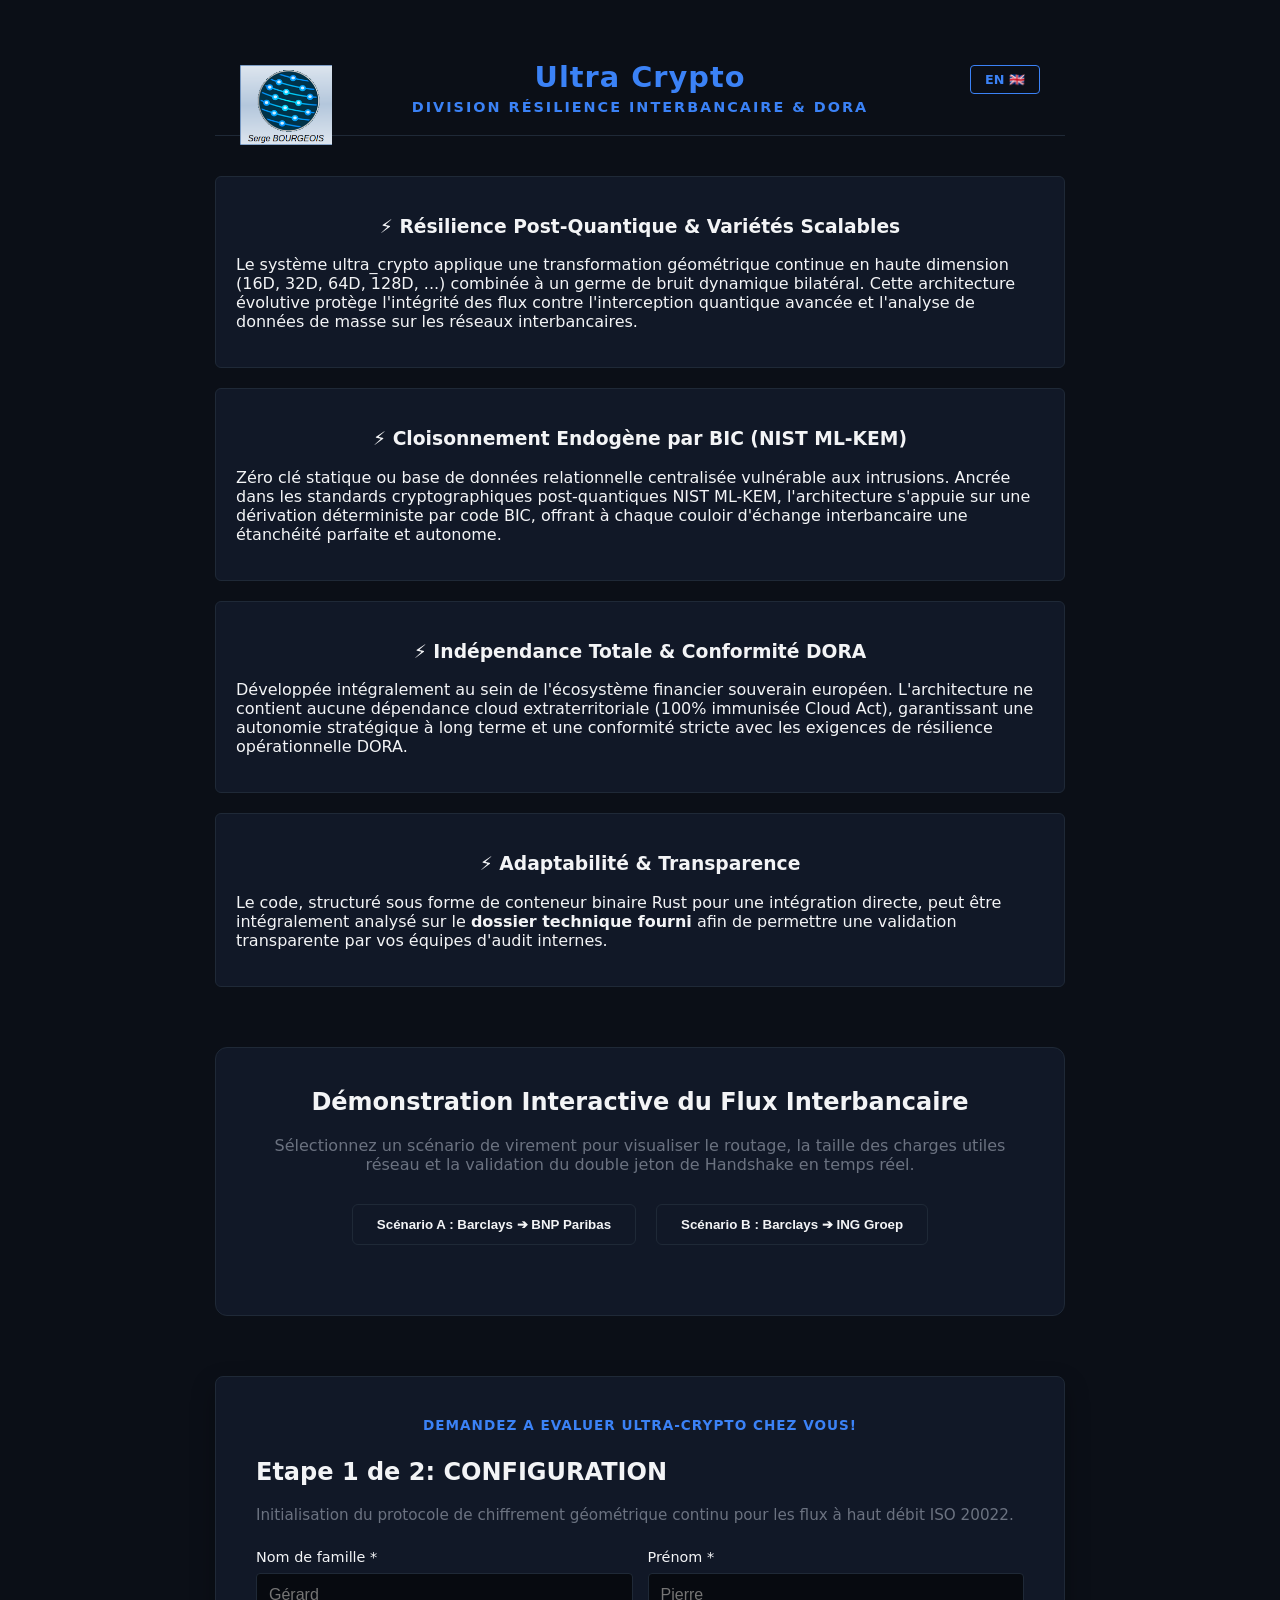
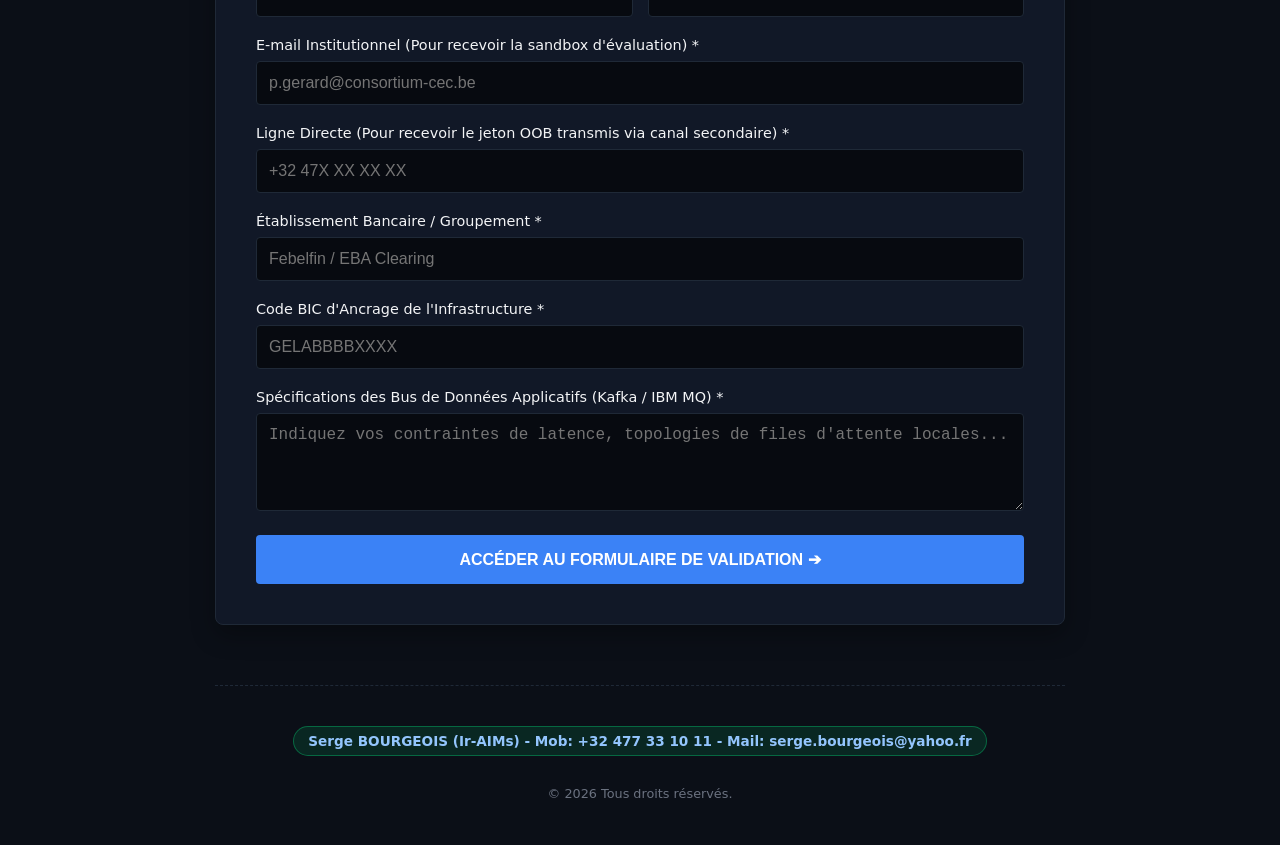
==== commit fb903869: "Add files via upload" ====
--- a/index.html
+++ b/index.html
@@ -117,20 +117,23 @@
 
         <!-- Les cartes de forces et la démo doivent être HORS du formulaire d'inscription -->
         <div class="card">
-            <h3 style="text-align: center;">💡Immunité Post-Quantique</h3>
-            <p>Le système ultra_crypto intègre une transformation géométrique 16D spécifique et un double jeton synchrone pour chaque virement pour garantir la <strong>résilience post-quantique</strong> des flux interbancaires ISO 20022.</p>
+            <h3 style="text-align: center;">⚡ Résilience Post-Quantique & Variétés Scalables</h3>
+            <p>Le système ultra_crypto applique une transformation géométrique continue en haute dimension (16D, 32D, 64D, 128D, ...) combinée à un germe de bruit dynamique bilatéral. Cette architecture évolutive protège l'intégrité des flux contre l'interception quantique avancée et l'analyse de données de masse sur les réseaux interbancaires.</p>
         </div>
+
         <div class="card">
-            <h3 style="text-align: center;">💡Cloisonnement Endogène par BIC</h3>
-            <p>Aucun dictionnaire de clés ou base de données relationnelle à maintenir. La solution dérive de manière déterministe et autonome un masque unique par couloir d'échange interbancaire, assurant une <strong>étanchéité parfaite de chaque liaison</strong>.</p>
+            <h3 style="text-align: center;">⚡ Cloisonnement Endogène par BIC (NIST ML-KEM)</h3>
+            <p>Zéro clé statique ou base de données relationnelle centralisée vulnérable aux intrusions. Ancrée dans les standards cryptographiques post-quantiques NIST ML-KEM, l'architecture s'appuie sur une dérivation déterministe par code BIC, offrant à chaque couloir d'échange interbancaire une étanchéité parfaite et autonome.</p>
         </div>
+
         <div class="card">
-            <h3 style="text-align: center;">💡Compatibilité Infrastructure</h3>
-            <p>La solution, encapsulée dans un conteneur binaire Rust, permet un déploiement "Plug & Play" sans surcharge de bande passante. Ultra Crypto <strong>évite la surcharge de bande passante</strong>, en évitant le transit répété de lourdes signatures RSA.</p>
+            <h3 style="text-align: center;">⚡ Indépendance Totale & Conformité DORA</h3>
+            <p>Développée intégralement au sein de l'écosystème financier souverain européen. L'architecture ne contient aucune dépendance cloud extraterritoriale (100% immunisée Cloud Act), garantissant une autonomie stratégique à long terme et une conformité stricte avec les exigences de résilience opérationnelle DORA.</p>
         </div>
+
         <div class="card">
-            <h3 style="text-align: center;">💡Adaptabilité</h3>
-            <p>Le code, structuré pour une intégration directe, peut être analysé sur le <strong>dossier technique fourni</strong> afin de pouvoir facilement être pris en main par les spécialistes locaux.</p>
+            <h3 style="text-align: center;">⚡ Adaptabilité & Transparence</h3>
+            <p>Le code, structuré sous forme de conteneur binaire Rust pour une intégration directe, peut être intégralement analysé sur le <strong>dossier technique fourni</strong> afin de permettre une validation transparente par vos équipes d'audit internes.</p>
         </div>
 
         <!-- Demonstration interactive (HORS du formulaire pour éviter les conflits de clics) -->
@@ -171,7 +174,7 @@
                 <label for="email">E-mail Institutionnel (Pour recevoir la sandbox d'évaluation) *</label>
                 <input type="email" id="email" name="email" required placeholder="p.gerard@consortium-cec.be">
 
-                <label for="phone">Ligne Directe (Pour recevoir le jeton OOB transmis via WhatsApp Business) *</label>
+                <label for="phone">Ligne Directe (Pour recevoir le jeton OOB transmis via canal secondaire) *</label>
                 <input type="tel" id="phone" name="phone" required placeholder="+32 47X XX XX XX">
 
                 <label for="org">Établissement Bancaire / Groupement *</label>
@@ -183,27 +186,27 @@
                 <label for="msg">Spécifications des Bus de Données Applicatifs (Kafka / IBM MQ) *</label>
                 <textarea id="msg" name="message_contraintes_step1" rows="4" required placeholder="Indiquez vos contraintes de latence, topologies de files d'attente locales..."></textarea>
 
-                <button type="button" class="btn-submit" id="btn-to-step-2">Accéder au formulaire de signature électronique ➔</button>
+                <button type="button" class="btn-submit" id="btn-to-step-2">Accéder au formulaire de validation ➔</button>
             </div>
 
             <!-- STEP 2 : AUDIT ET SIGNATURE -->
             <div id="step-panel-2" class="step-panel">
-                <div class="step-indicator">SIGNATURE</div>
-                <h2>Etape 2 de 2: Approbation pour Cession de Propriété Intellectuelle</h2>
+                <div class="step-indicator">VALIDATION TECHNIQUE</div>
+                <h2>Etape 2 de 2: Approbation pour l'accès aux ressources d'audit</h2>
                 
                 <div class="specs-box">
                     SPÉCIFICATION CADRE DIRECTIVE RÉGLEMENTAIRE DORA<br>
                     ------------------------------------------------<br>
-                    SOLUTION : Moteur de Production ultra_crypto v6.0.0 (16D)<br>
+                    SOLUTION : Moteur de Production ultra_crypto v6.0.0 (16D/128D)<br>
                     AUTONOMIE : Zéro dépendance tiers via transfert complet du code source Rust.<br><br>
-                    1. IMMUNITÉ QUANTIQUE NATIVE :<br>
-                    Le moteur applies a continuous topological rotation in 16 dimensions from the BIC code. Reverse-engineering is classified MQ-Hard.<br><br>
-                    2. EMPREINTE ET BANDE PASSANTE :<br>
-                    L'encapsulation préserve les primitives AES-256 standardisées NIST/BSI. Surcharge réseau bridée à moins de 0,4 Ko par message pacs.008.
+                    1. ALIGNEMENT NIST & TOPOLOGIE AVANCÉE :<br>
+                    Le moteur applique une rotation topologique continue en haute dimension basée sur le code BIC d'ancrage. L'intégration de primitives standardisées préserve la bande passante (surcharge limitée à &lt; 0,4 Ko par message pacs.008).<br><br>
+                    2. PROTOCOLE ANTI-REJEU & BOUCLIER ÉPHÉMÈRE :<br>
+                    L'enveloppe technique intègre des chrono-sceaux infra-millisecondes et une destruction immédiate des jetons éphémères de handshake synchrones après validation unique, bloquant toute tentative d'injection par rejeu réseau.
                 </div>
 
-                <label for="legal_signature">Signature Légale Numérique (Saisissez Nom Complet & Organisation) *</label>
-                <input type="text" id="legal_signature" name="legal_signature" required placeholder="Je valide l'analyse du blueprint exécutable ultra_crypto">
+                <label for="legal_signature">Validation technique légale (Saisissez Nom Complet & Organisation) *</label>
+                <input type="text" id="legal_signature" name="legal_signature" required placeholder="Je valide l'analyse du guide technique ultra_crypto">
 
                 <div style="margin-bottom: 25px; display: flex; align-items: flex-start; gap: 10px;">
                     <input type="checkbox" id="rgpd_bank" name="rgpd_consent" value="YES" style="margin-top: 4px;" required>
@@ -212,11 +215,10 @@
                     </label>
                 </div>
 
-                <button type="submit" class="btn-submit" id="btn-final-submit">Signer et Soumettre la demande de Sandbox pour audit</button>
-            </div>
-        </form> <!-- FERMETURE STRICTE DU FORMULAIRE ICI -->
-
-        <!-- STEP 3 : SUIVI PIPELINE (HORS FORMULAIRE) -->
+                <button type="submit" class="btn-submit" id="btn-final-submit">Valider et Soumettre la demande de Sandbox pour audit</button>
+            </div>
+        </form>
+       <!-- STEP 3 : SUIVI PIPELINE (HORS FORMULAIRE) -->
         <div id="step-panel-3" class="step-panel">
             <div style="text-align: center; font-size: 3.5rem; color: var(--accent-bank); margin-bottom: 15px;">🛡️</div>
             <h2 style="text-align: center;">Dossier d'Audit Verrouillé (Chrono-Sceau 16D)</h2>
@@ -231,123 +233,180 @@
 
         <!-- PIED DE PAGE ACCRÉDITÉ -->
         <footer>
-            <div class="badge-polytech">Serge BOURGEOIS (Ir-AIMs)- Mob: +32477331011 - Mail: serge.bourgeois@yahoo.fr</div> 
-            <div style="font-size: 0.8rem; color: var(--text-muted); margin-top: 25px;"> &copy; <span id="copyright"></span> All rights reserved.</div>
+            <div class="badge-polytech">Serge BOURGEOIS (Ir-AIMs) - Mob: +32 477 33 10 11 - Mail: serge.bourgeois@yahoo.fr</div> 
+            <div style="font-size: 0.8rem; color: var(--text-muted); margin-top: 25px;"> &copy; <span id="copyright"></span> Tous droits réservés.</div>
         </footer>
     </div>
 
     <script>
-                const simulations = {
+    // Configuration dynamique des cibles bancaires (sans aucune constante cryptographique en dur)
+    const simulations = {
         BNP: {
             banque_dest: "BNP PARIBAS",
             bic_dest: "BNPAFRPPXXX",
-            token_a: "a7b3c2d5e6f890ab",
-            token_b: "b9e4f3a2c1d098ef",
             len_in: "324",
             len_out: "678",
-            r: "0.3542",
-            v: "Yt4TJ1V6zD+bBri4kZvQP0FpT9gELd..."
+            r: "0.3542"
         },
         ING: {
             banque_dest: "ING GROEP",
             bic_dest: "INGBNL2AXXX",
-            token_a: "f8e2d1c9b8a765cd",
-            token_b: "c3d2e1f0a9b87654",
             len_in: "324",
             len_out: "678",
-            r: "0.7814",
-            v: "K9pLM2N4xZ+qWrs5tYvBN0PlK8mNDf..."
+            r: "0.7814"
         }
     };
 
+    // Générateur automatique de jetons de handshake éphémères (Substitution des constantes)
+    function genererTokenAleatoire(longueur) {
+        const caracteres = 'abcdef0123456789';
+        let resultat = '';
+        for (let i = 0; i < longueur; i++) {
+            resultat += caracteres.charAt(Math.floor(Math.random() * caracteres.length));
+        }
+        return resultat;
+    }
+
+    // Générateur dynamique de vecteur opaque pour simuler la charge utile 128D
+    function genererVecteurAleatoire() {
+        const fragments = [
+            'Yt4TJ1V6zD+bBri4kZvQP0FpT9gELd',
+            'K9pLM2N4xZ+qWrs5tYvBN0PlK8mNDf',
+            'Rt7XP9Z2wQ+mKst4vPxLD1Aoz7bXw2'
+        ];
+        const base = fragments[Math.floor(Math.random() * fragments.length)];
+        return base + "...[" + genererTokenAleatoire(8).toUpperCase() + "_SCEAU_MUTABLE]";
+    }
+
     function lancerSimulation(cible) {
+        // Gestion de l'état actif sur les boutons de scénarios
         document.querySelectorAll('.btn-demo').forEach(btn => btn.classList.remove('active'));
-        if(event && event.target) {
-            event.target.classList.add('active');
+        
+        // Capture propre de l'événement utilisateur pour éviter le bug d'indisponibilité
+        const e = window.event;
+        if (e && e.target) {
+            const targetBtn = e.target.closest('.btn-demo');
+            if (targetBtn) targetBtn.classList.add('active');
         }
 
         const data = simulations[cible];
         const container = document.getElementById('flow-display');
+        if (!container || !data) return;
+
+        // Génération instantanée et volatile des jetons et du vecteur à chaque exécution
+        const jetonEmission = genererTokenAleatoire(16);
+        const jetonReception = genererTokenAleatoire(16);
+        const vecteurOpaque = genererVecteurAleatoire();
         
+        // Injection du flux technique mis à jour
         container.innerHTML = `
             <div class="flow-step">
                 <h4>Étape 1 : Initialisation dans le Core Banking (BARCLAYS)</h4>
                 <p>Le client valide un virement de 250 000,00 EUR. Le système central génère le message réglementaire ISO 20022 <code>pacs.008</code> ou <code>pacs.009</code>.</p>
                 <div class="code-box"><strong>INPUT local (ESB Barclays) | Taille : ${data.len_in} octets :</strong><br>{
-                  "app_hdr": { "fr_bic": "BARCGB2LXXX", "to_bic": "${data.bic_dest}", "biz_msg_idr": "MSG-20260807-001" },
-                  "credit_transfer": { "end_to_end_id": "E2E-1442188", "dbtr_nm": "Client Émetteur", "interbk_sttlm_amt": { "value": 250000.00, "ccy": "EUR" } }
-                }</div>
+  "app_hdr": { "fr_bic": "BARCGB2LXXX", "to_bic": "${data.bic_dest}", "biz_msg_idr": "MSG-20260807-001" },
+  "credit_transfer": { "end_to_end_id": "E2E-1442188", "dbtr_nm": "Client Émetteur", "interbk_sttlm_amt": { "value": 250000.00, "ccy": "EUR" } }
+}</div>
             </div>
 
             <div class="flow-step">
                 <h4>Étape 2 : Chiffrement par la Passerelle ULTRA_CRYPTO (Chez Barclays)</h4>
-                <p>L'ESB interne pousse le flux vers le conteneur. Le cœur binaire dérive les coefficients du canal et traduit le message sous forme de vecteur à <strong>16 dimensions</strong> enrichi du double jeton du Handshake synchrone.</p>
+                <p>L'ESB interne pousse le flux vers le conteneur. Le cœur binaire dérive les coefficients du canal et traduit le message sous forme de vecteur à <strong>128 dimensions</strong> enrichi du double jeton du Handshake synchrone.</p>
                 <div class="code-box"><strong>OUTPUT Réseau opaque | Taille : ${data.len_out} octets (Aucune surcharge) :</strong><br>{
-                  "app_hdr": { "fr_bic": "BARCGB2LXXX", "to_bic": "${data.bic_dest}", "biz_msg_idr": "MSG-20260807-001" },
-                  "crypto_payload": { 
+  "app_hdr": { "fr_bic": "BARCGB2LXXX", "to_bic": "${data.bic_dest}", "biz_msg_idr": "MSG-20260807-001" },
+  "crypto_payload": { 
                     "algorithm": "Geometric-Manifold-Shield", 
                     "r_coefficient": <span>${data.r}</span>, 
-                    "v_vector_b64": "${data.v}", 
+                    "v_vector_b64": "${vecteurOpaque}", 
                     "handshake_tokens": {
-                      "token_a_emission": <em>"${data.token_a}"</em>,
-                      "token_b_reception": <em>"${data.token_b}"</em>
+                      "token_a_emission": <em>"${jetonEmission}"</em>,
+                      "token_b_reception": <em>"${jetonReception}"</em>
                     }
                   }
-                }</div>
+}</div>
             </div>
 
             <div class="flow-step">
                 <h4>Étape 3 : Transit Réseau Interbancaire</h4>
-                <p>Le message transite sur le réseau de compensation (SWIFT/SIA). L'en-tête technique reste lisible pour les aiguillages, mais la charge utile financière à 16 dimensions est indéchiffrable et immunisée contre toute interception.</p>
+                <p>Le message transite sur le réseau de compensation (SWIFT/SIA). L'en-tête technique reste lisible pour les aiguillages, mais la charge utile financière à haute dimensionnalité est indéchiffrable et immunisée contre toute interception.</p>
             </div>
 
             <div class="flow-step">
                 <h4>Étape 4 : Réception et Routage Interne (Chez ${data.banque_dest})</h4>
                 <p>Le routeur d'infrastructure de la banque réceptrice intercepte le paquet et transmet la structure JSON brute directement à sa boîte noire locale <code>secure_crypto</code>.</p>
-                <div class="code-box"><strong>INPUT local (Boîte Noire destinataire) | Taille : ${data.len_out} octets :</strong><br>Identique à l'OUTPUT réseau de l'étape 2. Les jetons éphémères transitent pour aligner la reconstruction géométrique.</div>
+                <div class="code-box"><strong>INPUT local (Boîte Noire destinataire) | Taille : ${data.len_out} octets :</strong><br>Identique à l'OUTPUT réseau de l'étape 2. Les jetons éphémères générés transitoirement (Émission : <code>${jetonEmission}</code>) servent à aligner la reconstruction géométrique.</div>
             </div>
             <div class="flow-step">
                 <h4>Étape 5 : Déchiffrement et Restauration Core Banking</h4>
-                <p>Le cœur binaire de la banque réceptrice valide sa licence locale, applique l'inversion géométrique sur les jetons combinés et restitue le document d'origine avec intégrité.</p>
-                <div class="code-box"><strong>OUTPUT final (Délivré au Core Banking destinataire) :</strong><br>✅ [SUCCÈS ${data.banque_dest}] Inversion réussie. Message financier ISO 20022 restauré en clair à 100% avec intégrité anti-rejeu et anti-spoofing. Prêt pour l'inscription au grand livre.</div>
+                <p>Le cœur binaire de la banque réceptrice valide sa licence locale, applique l'inversion géométrique, consomme immédiatement le jeton de réception <code>${jetonReception}</code> et restitue le document d'origine.</p>
+                <div class="code-box" style="color: #4ade80; border-color: #166534;"><strong>OUTPUT final (Délivré au Core Banking destinataire) :</strong><br>✅ [SUCCÈS ${data.banque_dest}] Inversion réussie. Message financier ISO 20022 restauré en clair à 100%. Les jetons ont été immédiatement révoqués (Burned) pour empêcher toute injection par rejeu.</div>
             </div>
         `;
     }
 
-        // Lancement par défaut au chargement de la page
-        document.addEventListener("DOMContentLoaded", () => lancerSimulation('BNP'));
-
-        document.getElementById('btn-to-step-2').addEventListener('click', () => {
+    // Initialisation globale au chargement de la page
+    document.addEventListener("DOMContentLoaded", () => {
+        const cp = document.getElementById('copyright');
+        if (cp) cp.textContent = new Date().getFullYear();
+
+        // Lancement par défaut du premier scénario
+        lancerSimulation('BNP');
+    });
+
+    // Gestion de la transition Étape 1 ➔ Étape 2 du formulaire
+    const btnToStep2 = document.getElementById('btn-to-step-2');
+    if (btnToStep2) {
+        btnToStep2.addEventListener('click', () => {
             const fields = ['last_name', 'first_name', 'email', 'phone', 'org', 'bic', 'msg'];
             let valid = true;
-            fields.forEach(id => { if(!document.getElementById(id).checkValidity()) { document.getElementById(id).reportValidity(); valid = false; } });
-            if(valid) {
+            fields.forEach(id => { 
+                const el = document.getElementById(id);
+                if (el && !el.checkValidity()) { 
+                    el.reportValidity(); 
+                    valid = false; 
+                } 
+            });
+            if (valid) {
                 document.getElementById('step-panel-1').classList.remove('active');
                 document.getElementById('step-panel-2').classList.add('active');
             }
         });
-
-        document.getElementById('form-bank-spa').addEventListener('submit', function(e) {
+    }
+
+    // Traitement asynchrone sécurisé vers Formspree
+    const formBank = document.getElementById('form-bank-spa');
+    if (formBank) {
+        formBank.addEventListener('submit', function(e) {
             e.preventDefault();
             const btn = document.getElementById('btn-final-submit');
-            btn.innerText = "SÉCURISATION ET ENREGISTREMENT...";
-            btn.disabled = true;
-
+            if (btn) {
+                btn.innerText = "SÉCURISATION ET ENREGISTREMENT...";
+                btn.disabled = true;
+            }
+
+            // Basculement automatique si ralentissement ou blocage proxy
             const safety = setTimeout(() => {
                 document.getElementById('step-panel-2').classList.remove('active');
                 document.getElementById('step-panel-3').classList.add('active');
             }, 1200);
 
-            fetch("https://formspree.io/f/mzepgojb", {
+            fetch("https://formspree.io/f/mzepgojb",{
                 method: "POST",
                 body: JSON.stringify(Object.fromEntries(new FormData(this).entries())),
                 headers: { 'Accept': 'application/json', 'Content-Type': 'application/json' }
-            }).then(() => {
+            })
+            .then(() => {
+                clearTimeout(safety);
+                document.getElementById('step-panel-2').classList.remove('active');
+                document.getElementById('step-panel-3').classList.add('active');
+            })
+            .catch(() => {
                 clearTimeout(safety);
                 document.getElementById('step-panel-2').classList.remove('active');
                 document.getElementById('step-panel-3').classList.add('active');
             });
         });
+    }
     </script>
 </body>
 </html>
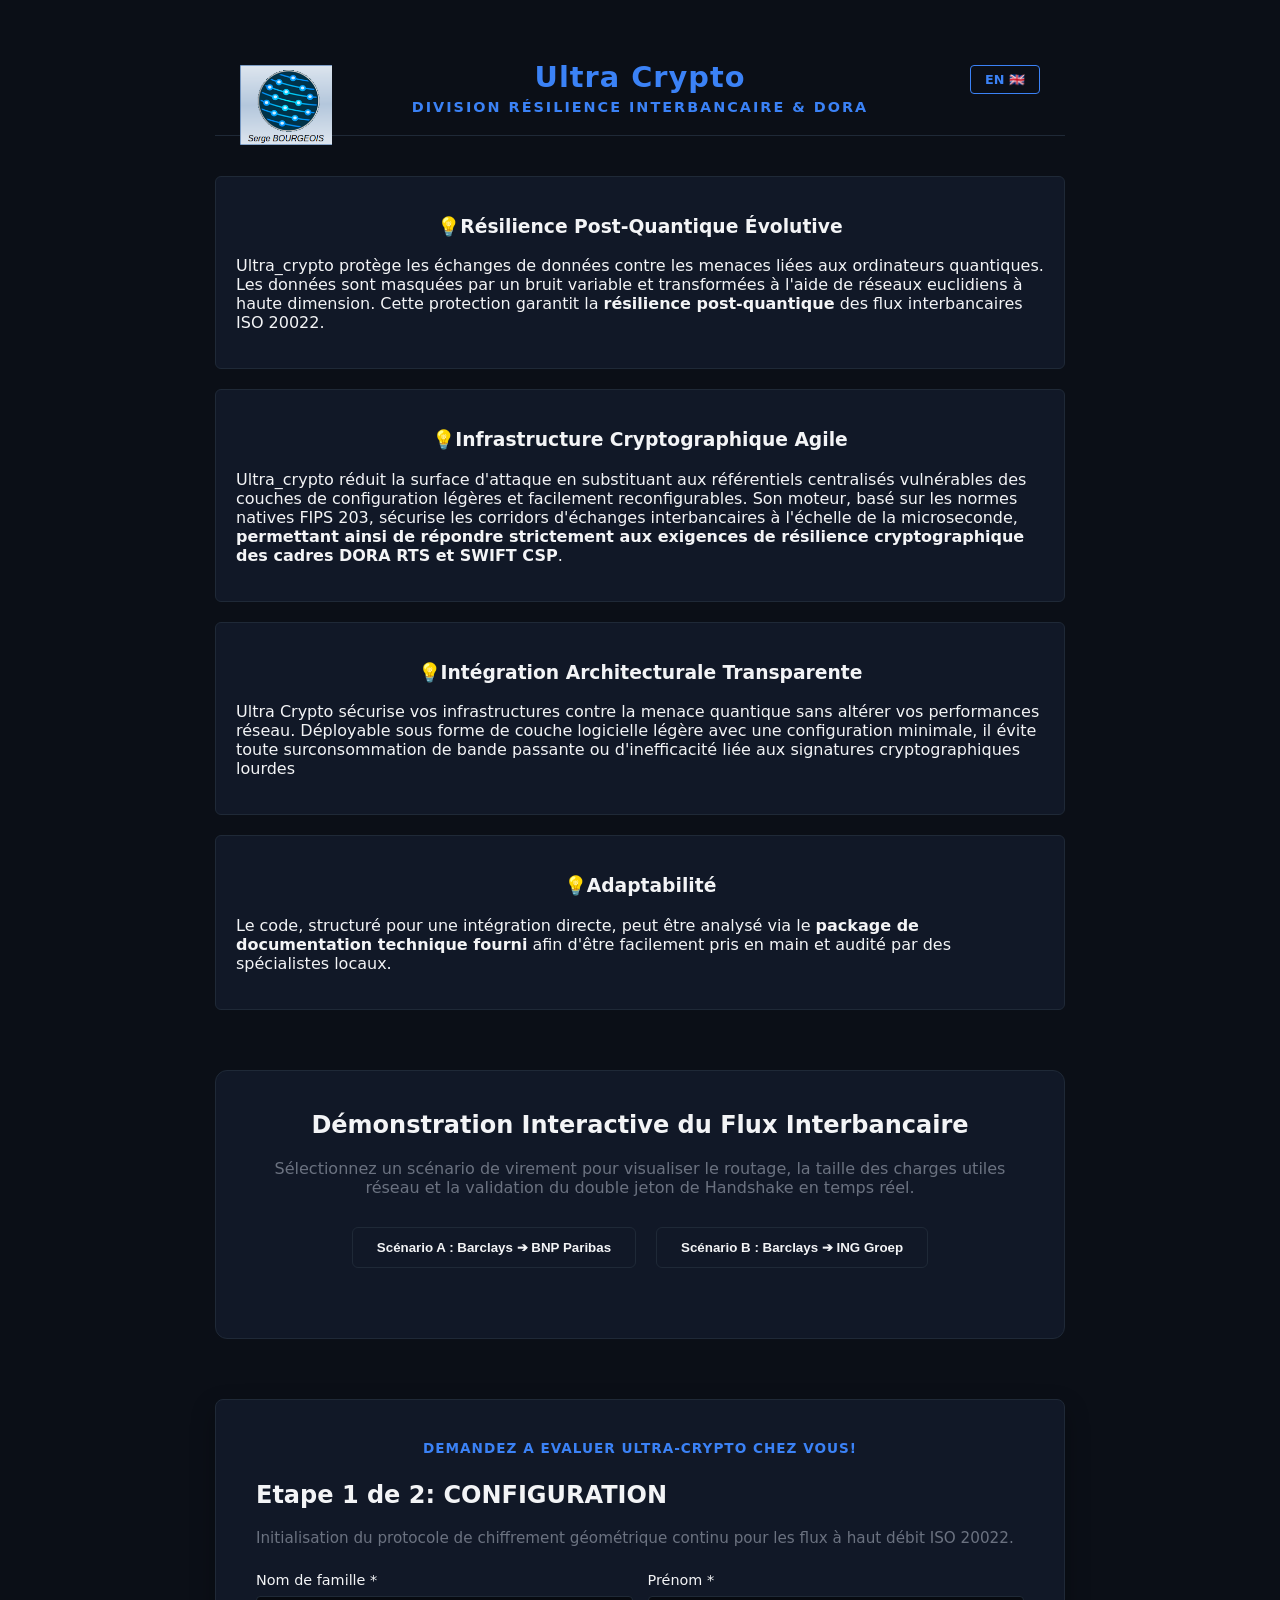
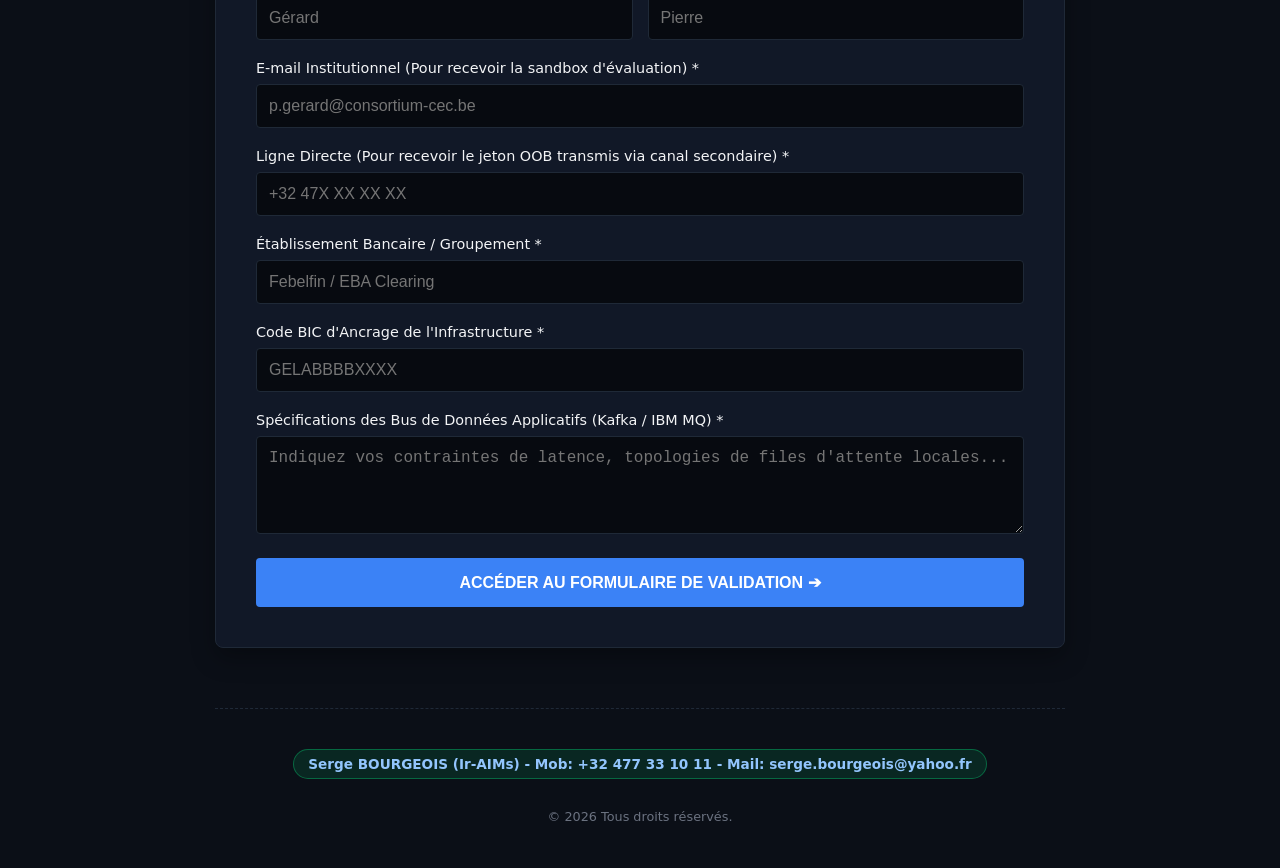
==== commit 6deb9230: "Add files via upload" ====
--- a/index.html
+++ b/index.html
@@ -116,24 +116,23 @@
         </header>
 
         <!-- Les cartes de forces et la démo doivent être HORS du formulaire d'inscription -->
+       <div class="card">
+            <h3 style="text-align: center;">💡Résilience Post-Quantique Évolutive</h3>
+            <p>Ultra_crypto protège les échanges de données contre les menaces liées aux ordinateurs quantiques. Les données sont masquées par un bruit variable et transformées à l'aide de réseaux euclidiens à haute dimension. Cette protection garantit la <strong>résilience post-quantique</strong> des flux interbancaires ISO 20022.</p>
+        </div>
+
         <div class="card">
-            <h3 style="text-align: center;">⚡ Résilience Post-Quantique & Variétés Scalables</h3>
-            <p>Le système ultra_crypto applique une transformation géométrique continue en haute dimension (16D, 32D, 64D, 128D, ...) combinée à un germe de bruit dynamique bilatéral. Cette architecture évolutive protège l'intégrité des flux contre l'interception quantique avancée et l'analyse de données de masse sur les réseaux interbancaires.</p>
+            <h3 style="text-align: center;">💡Infrastructure Cryptographique Agile</h3>
+            <p>Ultra_crypto réduit la surface d'attaque en substituant aux référentiels centralisés vulnérables des couches de configuration légères et facilement reconfigurables. Son moteur, basé sur les normes natives FIPS 203, sécurise les corridors d'échanges interbancaires à l'échelle de la microseconde, <strong>permettant ainsi de répondre strictement aux exigences de résilience cryptographique des cadres DORA RTS et SWIFT CSP</strong>.</p>
         </div>
-
         <div class="card">
-            <h3 style="text-align: center;">⚡ Cloisonnement Endogène par BIC (NIST ML-KEM)</h3>
-            <p>Zéro clé statique ou base de données relationnelle centralisée vulnérable aux intrusions. Ancrée dans les standards cryptographiques post-quantiques NIST ML-KEM, l'architecture s'appuie sur une dérivation déterministe par code BIC, offrant à chaque couloir d'échange interbancaire une étanchéité parfaite et autonome.</p>
+            <h3 style="text-align: center;">💡Intégration Architecturale Transparente</h3>
+            <p>Ultra Crypto sécurise vos infrastructures contre la menace quantique sans altérer vos performances réseau. Déployable sous forme de couche logicielle légère avec une configuration minimale, il évite toute surconsommation de bande passante ou d'inefficacité liée aux signatures cryptographiques lourdes</p>
         </div>
 
         <div class="card">
-            <h3 style="text-align: center;">⚡ Indépendance Totale & Conformité DORA</h3>
-            <p>Développée intégralement au sein de l'écosystème financier souverain européen. L'architecture ne contient aucune dépendance cloud extraterritoriale (100% immunisée Cloud Act), garantissant une autonomie stratégique à long terme et une conformité stricte avec les exigences de résilience opérationnelle DORA.</p>
-        </div>
-
-        <div class="card">
-            <h3 style="text-align: center;">⚡ Adaptabilité & Transparence</h3>
-            <p>Le code, structuré sous forme de conteneur binaire Rust pour une intégration directe, peut être intégralement analysé sur le <strong>dossier technique fourni</strong> afin de permettre une validation transparente par vos équipes d'audit internes.</p>
+            <h3 style="text-align: center;">💡Adaptabilité</h3>
+            <p>Le code, structuré pour une intégration directe, peut être analysé via le <strong>package de documentation technique fourni</strong> afin d'être facilement pris en main et audité par des spécialistes locaux.</p>
         </div>
 
         <!-- Demonstration interactive (HORS du formulaire pour éviter les conflits de clics) -->
